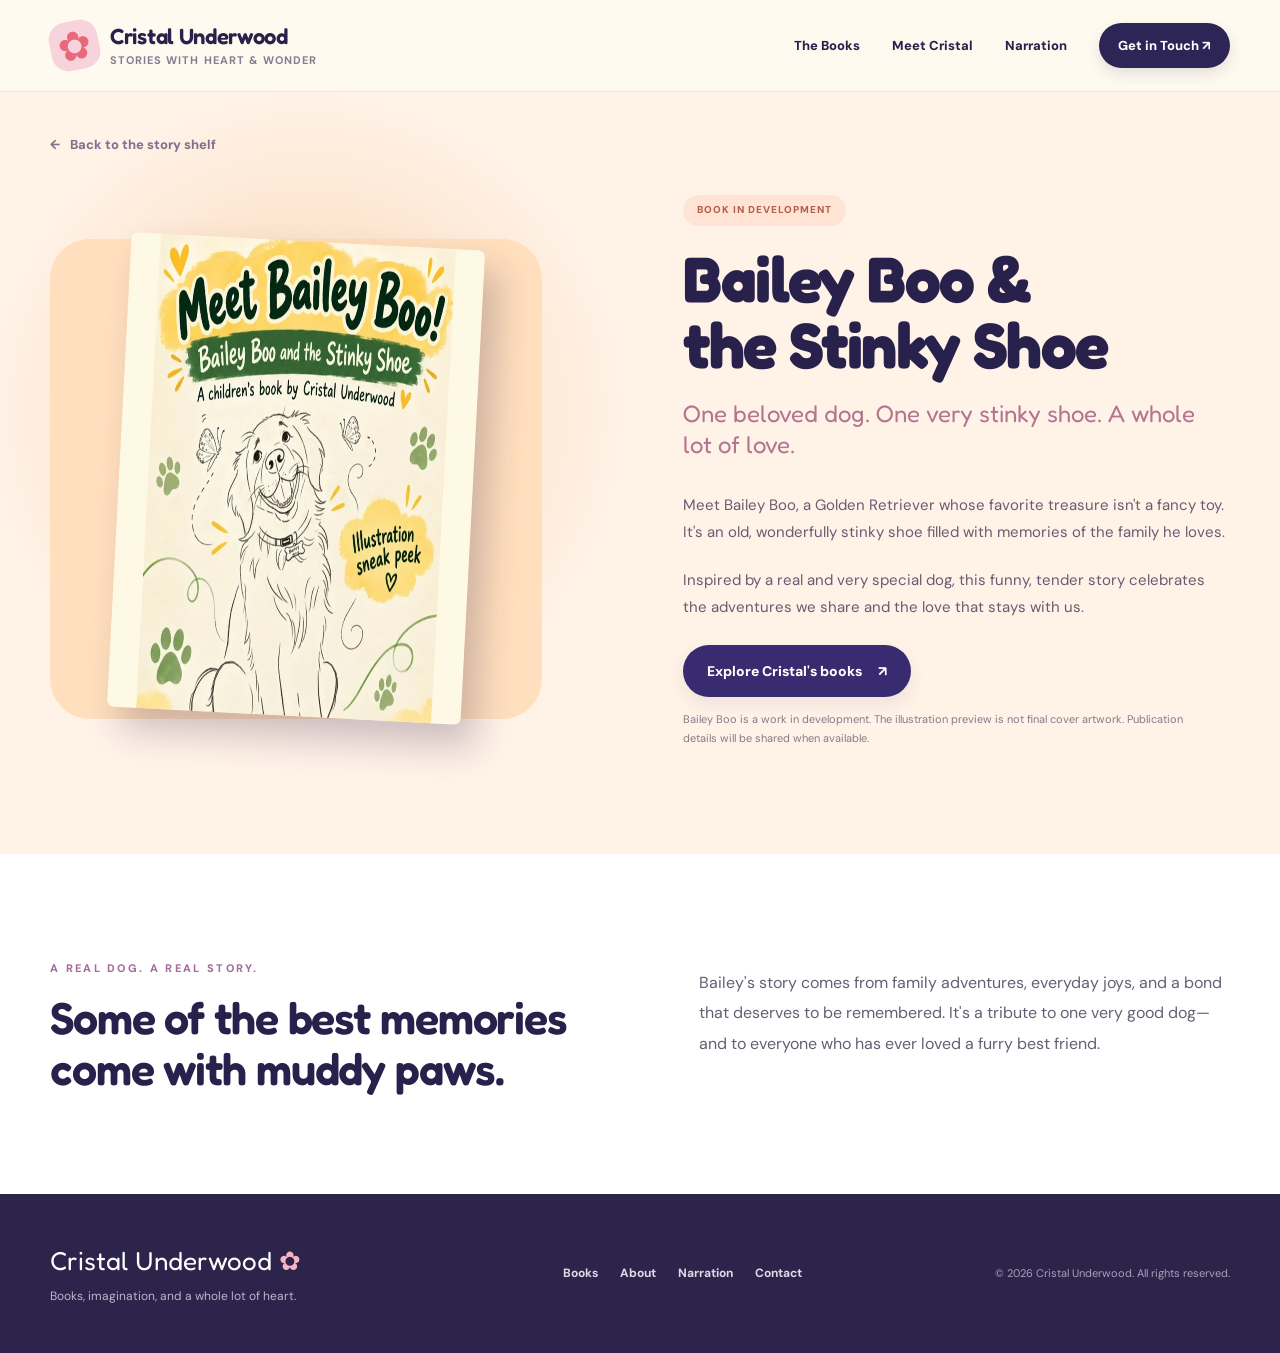
==== bailey-boo.html @ 78c2ff9d "Add files via upload" ====
<!doctype html><html lang="en"><head><meta charset="utf-8"><meta name="viewport" content="width=device-width, initial-scale=1"><meta name="theme-color" content="#fffaf0"><meta name="description" content="Bailey Boo and the Stinky Shoe by Cristal Underwood is a funny, heartfelt children's book inspired by a real Golden Retriever and his beloved stinky shoe."><link rel="icon" href="assets/favicon.svg" type="image/svg+xml"><link rel="preconnect" href="https://fonts.googleapis.com"><link rel="preconnect" href="https://fonts.gstatic.com" crossorigin><link href="https://fonts.googleapis.com/css2?family=DM+Sans:wght@400;500;600;700;800&family=Fredoka:wght@400;500;600;700&display=swap" rel="stylesheet"><link rel="stylesheet" href="assets/site.css"><title>Bailey Boo and the Stinky Shoe | Cristal Underwood</title><script defer src="assets/site.js"></script></head><body><a class="skip-link" href="#main">Skip to content</a><header class="site-header"><div class="nav shell"><a class="brand" href="index.html" aria-label="Cristal Underwood homepage"><span class="brand-mark" aria-hidden="true">✿</span><span class="brand-text"><strong>Cristal Underwood</strong><small>Stories with heart & wonder</small></span></a><button class="menu-toggle" type="button" aria-expanded="false" aria-controls="nav-links"><span class="menu-bars" aria-hidden="true">☰</span><span>Menu</span></button><nav id="nav-links" class="nav-links" aria-label="Main navigation"><a href="index.html#books">The Books</a><a href="index.html#about">Meet Cristal</a><a href="index.html#narration">Narration</a><a href="index.html#connect" class="nav-contact">Get in Touch <span aria-hidden="true">↗</span></a></nav></div></header><main id="main"><section class="detail-hero detail-peach"><div class="shell"><a class="back-link" href="index.html#books"><span aria-hidden="true">←</span> Back to the story shelf</a><div class="detail-grid"><div class="detail-image bailey-detail"><img src="assets/bailey-preview.webp" width="720" height="630" alt="Bailey Boo concept illustration featuring a happy Golden Retriever"></div><div class="detail-copy"><span class="book-tag tag-coral">BOOK IN DEVELOPMENT</span><h1>Bailey Boo &<br>the Stinky Shoe</h1><p class="detail-tagline">One beloved dog. One very stinky shoe. A whole lot of love.</p><p>Meet Bailey Boo, a Golden Retriever whose favorite treasure isn't a fancy toy. It's an old, wonderfully stinky shoe filled with memories of the family he loves.</p><p>Inspired by a real and very special dog, this funny, tender story celebrates the adventures we share and the love that stays with us.</p><div class="detail-actions"><a class="btn btn-primary" href="index.html#books">Explore Cristal's books <span aria-hidden="true">↗</span></a></div><p class="detail-footnote">Bailey Boo is a work in development. The illustration preview is not final cover artwork. Publication details will be shared when available.</p></div></div></div></section><section class="detail-lower section-pad"><div class="shell mini-feature"><div><span class="kicker">A REAL DOG. A REAL STORY.</span><h2>Some of the best memories come with muddy paws.</h2></div><p>Bailey's story comes from family adventures, everyday joys, and a bond that deserves to be remembered. It's a tribute to one very good dog—and to everyone who has ever loved a furry best friend.</p></div></section></main><footer class="site-footer"><div class="shell footer-inner"><div><a class="footer-brand" href="index.html">Cristal Underwood <span aria-hidden="true">✿</span></a><p>Books, imagination, and a whole lot of heart.</p></div><div class="footer-links"><a href="index.html#books">Books</a><a href="index.html#about">About</a><a href="index.html#narration">Narration</a><a href="index.html#connect">Contact</a></div><small>© <span data-year>2026</span> Cristal Underwood. All rights reserved.</small></div></footer></body></html>
---- assets/site.css ----
:root{--ink:#28214b;--muted:#625e74;--cream:#fffaf0;--paper:#ffffff;--lilac:#efe5fc;--lav:#ded1f7;--violet:#6950b5;--coral:#ee826b;--pink:#f1aac5;--gold:#ffd877;--mint:#d2efd7;--teal:#2b7f7c;--shadow:0 24px 70px rgba(52,35,82,.10)}
*{box-sizing:border-box}html{scroll-behavior:smooth}body{margin:0;background:var(--cream);color:var(--ink);font-family:'DM Sans',Arial,sans-serif;line-height:1.65;font-size:16px}h1,h2,h3,h4{font-family:'Fredoka','Trebuchet MS',sans-serif;line-height:1.13;letter-spacing:-.025em;margin:0}a{color:inherit;text-decoration:none}img{max-width:100%;display:block}p{margin:0 0 1.3em}button{font:inherit}::selection{background:#e5cbfc;color:#241b47}:focus-visible{outline:3px solid #b34e7d;outline-offset:4px}section[id]{scroll-margin-top:100px}.shell{width:min(1180px,calc(100% - 64px));margin:auto}.skip-link{position:absolute;top:-100px;left:16px;padding:12px 18px;background:#fff;border:2px solid #333;border-radius:12px;z-index:20}.skip-link:focus{top:10px}.site-header{position:relative;z-index:11;background:rgba(255,250,240,.97);box-shadow:0 1px 0 rgba(85,64,110,.08)}.nav{min-height:91px;display:flex;align-items:center;justify-content:space-between;gap:30px}.brand{display:flex;align-items:center;gap:11px;flex-shrink:0}.brand-mark{font-family:Arial,sans-serif;display:grid;place-items:center;background:#f9d3dc;color:#e7697b;border-radius:17px;width:49px;height:49px;font-size:40px;line-height:1;transform:rotate(-12deg)}.brand-text{display:flex;flex-direction:column;line-height:1.18}.brand-text strong{font-family:'Fredoka',sans-serif;font-weight:600;font-size:22px;letter-spacing:-.3px}.brand-text small{font-size:11px;font-weight:700;letter-spacing:.095em;color:#867c91;text-transform:uppercase;margin-top:4px}.nav-links{display:flex;align-items:center;gap:32px;font-size:13px;font-weight:800}.nav-links a:hover,.footer-links a:hover{color:#bd6089}.nav-links .nav-contact{background:#2d2555;color:#fff;padding:12px 19px;border-radius:100px;box-shadow:0 6px 14px rgba(44,35,77,.12)}.nav-links .nav-contact:hover{color:#fff;background:#56428e}.menu-toggle{display:none}.hero{overflow:hidden;position:relative;background:radial-gradient(circle at 79% 27%,#ffdbdb 0,transparent 32%),linear-gradient(130deg,#fffaf0 10%,#fff7f0 56%,#fcf0fb);}.hero-grid{display:grid;grid-template-columns:1fr .98fr;align-items:center;min-height:610px;gap:20px;position:relative;z-index:2}.hero-copy{max-width:600px;padding:30px 0 50px}.eyebrow{font-size:11px;font-weight:800;letter-spacing:.16em;color:#9a6da4;display:flex;align-items:center;gap:10px;margin-bottom:21px}.tiny-star{font-size:18px;color:#f0a355}.hero h1{font-size:clamp(47px,5.25vw,76px);font-weight:600;letter-spacing:-.045em;line-height:1.07}.highlight-script{color:#a35fba;position:relative}.highlight-script:after{content:'';position:absolute;left:2%;right:2%;height:12px;bottom:-11px;border-bottom:5px solid #f7ba6e;border-radius:0 0 50% 50%;transform:rotate(-1deg)}.hero-lead{font-size:18px;color:#645d75;line-height:1.74;max-width:520px;margin:30px 0 28px}.hero-actions,.detail-actions,.connect-actions{display:flex;align-items:center;gap:14px;flex-wrap:wrap}.btn{border:0;border-radius:100px;display:inline-flex;justify-content:center;align-items:center;gap:16px;padding:15px 24px;min-height:52px;font-size:14px;font-weight:800;line-height:1.2;transition:transform .2s ease,background .2s ease,box-shadow .2s ease;box-shadow:0 7px 18px rgba(45,35,80,.08)}.btn:hover{transform:translateY(-3px)}.btn-primary{background:#392b70;color:#fff}.btn-primary:hover{background:#584099;box-shadow:0 12px 22px rgba(65,37,111,.18)}.btn-ghost{background:#fff;color:#504578;border:1px solid #e5dce9}.btn-ghost:hover,.btn-outline:hover{background:#f4edf8}.btn-outline{background:transparent;border:1.5px solid #b7a4cf;color:#473a76;box-shadow:none}.hero-note{display:flex;align-items:center;gap:10px;color:#887e8c;font-size:12px;font-weight:600;margin-top:35px}.hero-note-heart{color:#e7757b;font-size:22px}.hero-visual{height:585px;display:grid;place-items:center;position:relative}.cover-backdrop{position:absolute;z-index:0;width:78%;height:79%;top:9%;left:12%;border-radius:47% 53% 45% 55%;background:linear-gradient(145deg,#e1ceff,#f6dae6 63%,#ffebc4);transform:rotate(14deg);box-shadow:inset 0 0 80px rgba(255,255,255,.45)}.book-3d{position:relative;width:min(345px,62%);border-radius:8px 15px 15px 8px;transform:rotate(7deg) translateY(-2px);box-shadow:16px 21px 5px rgba(52,39,78,.12),22px 31px 42px rgba(49,26,82,.19);z-index:2;border:5px solid #fff;transition:transform .35s ease}.book-3d:hover{transform:rotate(4deg) translateY(-12px)}.book-3d:before{content:'';position:absolute;left:0;top:0;bottom:0;width:12px;background:linear-gradient(90deg,rgba(7,5,49,.2),transparent);z-index:1}.book-3d img{width:100%;height:auto;border-radius:3px 9px 9px 3px}.hero-sticker{position:absolute;z-index:3;right:0;top:42%;background:#fff9dc;box-shadow:0 16px 25px rgba(48,23,81,.1);border:3px solid white;transform:rotate(-9deg);border-radius:23px;padding:17px 17px 17px 20px;font-family:'Fredoka',sans-serif;color:#8f5d5b;line-height:1.16;font-size:17px}.hero-sticker span{display:block;font-size:30px}.hero-sticker b{color:#ad6b94}.hero-orbit{position:absolute;z-index:2;font-family:'Fredoka',sans-serif}.orbit-one{top:10%;right:15%;font-size:52px;color:#efa45c;transform:rotate(-20deg)}.orbit-two{bottom:15%;left:5%;font-size:66px;color:#e59dbe}.orbit-three{top:25%;left:8%;font-size:24px;color:#7ac39f}.hero-petal{position:absolute;border-radius:50%;z-index:0}.petal-a{background:#ffe59d;width:38px;height:17px;top:11%;left:27%;transform:rotate(22deg)}.petal-b{background:#e9afcb;width:20px;height:35px;right:8%;bottom:17%;transform:rotate(36deg)}.hero-blob{position:absolute;border-radius:50%;opacity:.42;filter:blur(8px)}.hero-blob-a{width:220px;height:220px;background:#f0d2fe;left:-120px;bottom:20px}.hero-blob-b{width:125px;height:125px;background:#d5e8fd;right:5%;top:10%}.rainbow-bar{height:11px;background:linear-gradient(90deg,#ffb6be 0 16.66%,#ffd18a 16.66% 33.32%,#f8e6a0 33.32% 49.98%,#a8e3ce 49.98% 66.64%,#b2d8f2 66.64% 83.3%,#d6bdea 83.3%)}.section-pad{padding:100px 0}.section-intro.center{text-align:center;max-width:760px;margin:0 auto 52px}.kicker{display:inline-block;font-size:11px;letter-spacing:.21em;font-weight:800;color:#a66c99;margin-bottom:16px}.section-intro h2,.about-copy h2,.connect-wrap h2,.mini-feature h2{font-size:clamp(35px,3.5vw,50px);font-weight:600}.section-intro p{margin:16px auto 0;color:#746b7e;max-width:650px;font-size:16px}.underline-swish{text-decoration:underline;text-decoration-color:#f7c576;text-decoration-thickness:6px;text-underline-offset:6px}.book-grid{display:grid;grid-template-columns:1fr 1fr;gap:28px}.feature-book{border-radius:28px;background:#fff;box-shadow:var(--shadow);overflow:hidden;display:flex;flex-direction:column}.feature-art{height:340px;display:grid;place-items:center;overflow:hidden;position:relative}.feature-art img{position:relative;z-index:2;max-height:300px;width:auto;border-radius:7px;box-shadow:11px 14px 28px rgba(39,37,86,.21);transition:transform .3s}.feature-book:hover .feature-art img{transform:translateY(-6px) rotate(-1deg)}.feature-art-lilac{background:linear-gradient(140deg,#e9ddfe,#f7eefa)}.feature-art-peach{background:linear-gradient(140deg,#ffe2cf,#ffeed9)}.feature-art-peach img{max-height:300px;transform:rotate(2deg)}.feature-book:hover .feature-art-peach img{transform:translateY(-6px) rotate(0)}.art-sparkle{position:absolute;font-size:50px}.sparkle-one{color:#fff;left:15%;top:16%}.sparkle-two{color:#ffb2c4;right:14%;bottom:11%}.sparkle-three{color:#ed98a8;right:15%;top:15%}.sparkle-four{color:#ffe38b;left:12%;bottom:16%}.feature-body{padding:37px 40px 43px;flex:1}.book-tag{display:inline-block;border-radius:100px;padding:7px 14px;font-size:10px;letter-spacing:.1em;font-weight:800;margin-bottom:20px}.tag-purple{color:#7352a6;background:#efdefc}.tag-coral{color:#b15f48;background:#ffe4d5}.feature-body h3{font-size:37px;line-height:1.1;min-height:80px}.book-subtitle{font-weight:800;font-size:16px;color:#bc7891;margin-top:15px;margin-bottom:15px}.feature-body>p:not(.book-subtitle){font-size:14px;color:#6a6474;line-height:1.85;min-height:79px}.text-link{font-size:14px;font-weight:800;color:#493b83;display:inline-flex;align-items:center;gap:10px;border-bottom:2px solid #d8c7f0;padding-bottom:7px;margin-top:8px}.text-link:hover{color:#b96185}.wish-section{background:#473475;color:#fff;padding:45px 0;position:relative;overflow:hidden}.wish-section:before{content:'';position:absolute;width:250px;height:250px;background:rgba(255,255,255,.035);border-radius:50%;left:-100px;top:-120px}.wish-inner{display:flex;align-items:center;justify-content:center;gap:40px;text-align:center}.wish-overline{color:#f9cddf;letter-spacing:.18em;font-size:11px;font-weight:800;margin:0 0 9px}.wish-inner h2{font-weight:500;line-height:1.2;font-size:clamp(24px,2.7vw,37px)}.wish-icon{font-size:57px;color:#ffcb81;flex-shrink:0}.wish-icon-right{color:#f6adc7}.about-section{background:#fff9f1}.about-grid{display:grid;grid-template-columns:.88fr 1fr;align-items:center;gap:11%}.about-art{min-height:475px;display:grid;place-items:center;position:relative}.about-sun{position:absolute;width:440px;height:440px;border-radius:44% 56% 60% 40%;background:linear-gradient(140deg,#f5d2de,#e4dafb 70%);transform:rotate(18deg)}.portrait-card{position:relative;z-index:2;overflow:hidden;border:10px solid #fff;width:275px;height:335px;transform:rotate(-6deg);border-radius:160px 160px 26px 26px;box-shadow:0 22px 35px rgba(70,35,88,.13)}.portrait-card img{width:100%;height:100%;object-fit:cover;object-position:50% 30%}.about-badge{position:absolute;z-index:3;bottom:19px;right:4%;background:#ffe39f;transform:rotate(9deg);border:4px solid #fff;color:#7b5472;padding:11px 16px;border-radius:15px;font-family:'Fredoka',sans-serif;font-size:20px;font-weight:600}.about-badge span{color:#df6f7c}.about-star{position:absolute;z-index:3}.star-a{font-size:70px;color:#efb479;left:6%;bottom:17%}.star-b{font-size:40px;color:#9bc7b6;right:3%;top:12%}.about-copy h2{font-size:58px}.serif-italic{color:#ae729f}.about-copy .standfirst{font-family:'Fredoka',sans-serif;color:#b16f8f;font-size:22px;margin:18px 0 22px}.about-copy>p:not(.standfirst){font-size:15px;color:#635d71;line-height:1.85}.about-copy .btn{margin-top:13px}.narration-section{background:#f0ebfb;overflow:hidden}.narration-grid{display:grid;grid-template-columns:1fr 1fr;align-items:center;gap:10%}.narration-copy h2{font-size:clamp(44px,4.3vw,64px);margin:8px 0 23px}.narration-copy h2 em{color:#a06bb8;font-style:normal}.narration-copy>p{font-size:16px;color:#5e5870;max-width:525px;line-height:1.85}.narration-micro{display:flex;align-items:center;gap:12px;margin-top:30px;font-weight:800;font-size:13px;color:#574580}.narration-micro span{display:grid;place-items:center;border-radius:15px;background:#fff;width:48px;height:48px;font-size:25px}.audio-panel{background:#fff;border-radius:27px;padding:35px;box-shadow:var(--shadow);transform:rotate(1deg)}.audio-panel-label{display:block;font-size:11px;font-weight:800;letter-spacing:.17em;color:#8c7198;margin-bottom:18px}.audio-title{display:grid;grid-template-columns:52px 1fr 15px;align-items:center;gap:17px;padding:17px 0;border-bottom:1px solid #f0edf5;line-height:1.3}.audio-title:hover strong{color:#ad6791}.audio-title strong{display:block;font-size:17px;font-family:'Fredoka',sans-serif;font-weight:600}.audio-title small{display:block;font-size:12px;color:#827a89;margin-top:5px}.audio-disc{width:48px;height:48px;border-radius:15px;display:grid;place-items:center;font-size:26px}.disc-lilac{background:#e9e0fc;color:#8765b9}.disc-peach{background:#ffe4d3;color:#ce8256}.disc-mint{background:#dbf2e5;color:#5e9a7c}.audio-panel-caption{font-size:11px;color:#8c8397;margin:20px 0 0}.connect-section{background:#fffaf1}.connect-wrap{position:relative;background:linear-gradient(145deg,#ffecdf,#ffe9f0 58%,#ede2fa);padding:76px 70px;border-radius:36px;text-align:center;overflow:hidden}.connect-wrap .kicker{position:relative;z-index:2}.connect-wrap h2{position:relative;z-index:2}.connect-wrap>p{position:relative;z-index:2;max-width:610px;margin:23px auto 28px;color:#6f6472;line-height:1.85}.connect-actions{position:relative;z-index:2;justify-content:center;gap:19px}.contact-soon{border:1px dashed #c28caa;border-radius:100px;padding:13px 18px;color:#83657e;font-size:13px;font-weight:800;background:rgba(255,255,255,.55)}.connect-deco{position:absolute;font-size:106px;color:rgba(246,159,145,.45)}.connect-deco-one{left:4%;top:6%}.connect-deco-two{right:6%;bottom:4%;color:rgba(145,118,208,.24)}.site-footer{background:#2d244b;color:#e1d9e8;padding:46px 0}.footer-inner{display:grid;grid-template-columns:1.2fr 1fr auto;align-items:center;gap:25px}.footer-brand{font-family:'Fredoka',sans-serif;font-size:26px;color:#fff}.footer-brand span{color:#f5b5c2}.footer-inner p{font-size:12px;color:#c1b5cb;margin:4px 0 0}.footer-links{display:flex;align-items:center;gap:22px;font-size:12px;font-weight:700}.footer-inner>small{font-size:11px;color:#ae9fba;text-align:right;white-space:nowrap}.detail-hero{padding:28px 0 92px;min-height:620px}.detail-purple{background:radial-gradient(circle at 27% 41%,#dfd0fc,transparent 30%),#f9f1fb}.detail-peach{background:radial-gradient(circle at 24% 42%,#f9d4b0,transparent 30%),#fff2e7}.back-link{display:inline-flex;align-items:center;gap:10px;font-size:13px;font-weight:800;color:#82718e;margin:15px 0 40px}.back-link:hover{color:#a05b94}.detail-grid{display:grid;grid-template-columns:.9fr 1fr;gap:12%;align-items:center}.detail-image{display:flex;align-items:center;justify-content:center;min-height:480px;border-radius:40px}.ordinary-detail{background:#e7dafa}.bailey-detail{background:#ffdfbd}.detail-image img{width:auto;max-height:475px;max-width:72%;box-shadow:15px 21px 35px rgba(59,39,75,.25);border-radius:7px;transform:rotate(-4deg)}.bailey-detail img{transform:rotate(3deg)}.detail-copy h1{font-size:clamp(46px,5vw,70px);line-height:1.04;margin-bottom:19px}.detail-tagline{font-family:'Fredoka',sans-serif;color:#b47591;font-size:24px;line-height:1.3}.detail-copy>p:not(.detail-tagline):not(.detail-footnote){font-size:15px;color:#655d72;line-height:1.85}.detail-actions{margin:23px 0 13px}.detail-footnote{color:#837c8a;font-size:11px;line-height:1.7;max-width:520px}.detail-lower{background:#fff}.mini-feature{display:grid;grid-template-columns:1fr 1fr;align-items:center;gap:10%}.mini-feature h2{max-width:520px}.mini-feature p{color:#665f73;font-size:16px;line-height:1.9}
@media (max-width:1000px){.nav-links{gap:17px}.nav-links a{font-size:12px}.brand-text strong{font-size:19px}.hero-grid{min-height:560px}.hero h1{font-size:54px}.hero-visual{height:520px}.hero-sticker{right:-4%;font-size:15px}.about-grid{gap:4%}.about-sun{width:350px;height:350px}.footer-inner{grid-template-columns:1fr auto}.footer-inner>small{grid-column:1/-1;text-align:left}.detail-grid{gap:6%}}
@media (max-width:750px){.shell{width:min(100% - 36px,540px)}.site-header{position:sticky;top:0}.nav{min-height:73px}.brand-mark{width:43px;height:43px;font-size:33px;border-radius:13px}.brand-text strong{font-size:18px}.brand-text small{font-size:9px}.menu-toggle{display:flex;align-items:center;gap:7px;background:#f1e7f5;border:0;border-radius:12px;padding:8px 12px;color:#46376e;font-weight:800;font-size:12px}.menu-bars{font-size:18px}.nav-links{display:none;position:absolute;left:0;right:0;top:100%;background:#fffaf0;padding:18px 26px 24px;box-shadow:0 15px 25px rgba(38,25,65,.15);align-items:stretch;flex-direction:column;gap:13px}.nav-links.open{display:flex}.nav-links a{padding:9px;font-size:14px}.nav-links .nav-contact{align-self:flex-start;padding:12px 20px}.hero-grid,.about-grid,.narration-grid,.detail-grid,.mini-feature{grid-template-columns:1fr}.hero-grid{gap:0;min-height:auto}.hero-copy{padding:72px 0 14px}.hero h1{font-size:clamp(42px,10vw,65px)}.hero-lead{font-size:16px;margin:25px 0}.hero-visual{height:450px}.book-3d{width:min(290px,62%)}.hero-sticker{right:0;top:45%;font-size:14px;padding:12px}.section-pad{padding:75px 0}.section-intro h2,.about-copy h2,.connect-wrap h2,.mini-feature h2{font-size:38px}.section-intro{margin-bottom:35px}.book-grid{grid-template-columns:1fr;gap:26px}.feature-art{height:315px}.feature-art img{max-height:274px}.feature-body{padding:29px 28px 34px}.feature-body h3{font-size:34px;min-height:auto}.feature-body>p:not(.book-subtitle){min-height:auto}.wish-inner{gap:12px}.wish-icon{font-size:29px}.wish-inner h2{font-size:23px}.about-grid{gap:24px}.about-art{min-height:420px}.about-badge{right:14%}.about-copy h2{font-size:53px}.narration-grid{gap:36px}.audio-panel{padding:25px;transform:none}.narration-copy h2{font-size:47px}.connect-wrap{padding:55px 22px;border-radius:26px}.connect-deco{font-size:65px}.connect-actions{flex-direction:column}.footer-inner{grid-template-columns:1fr;justify-items:start;gap:24px}.footer-inner>small{grid-column:1;text-align:left}.footer-links{flex-wrap:wrap;gap:15px}.detail-grid{gap:45px}.detail-image{min-height:400px}.detail-image img{max-height:365px}.detail-hero{padding:18px 0 70px}.detail-copy h1{font-size:53px}.mini-feature{gap:19px}.detail-actions{align-items:stretch}.detail-actions .btn{width:100%}}
@media (max-width:400px){.brand-text small{letter-spacing:.035em}.brand-text strong{font-size:16px}.hero h1{font-size:41px}.hero-sticker{right:-5px}.hero-actions .btn{padding:14px 17px;gap:8px;font-size:12px}.hero-visual{height:390px}.about-sun{width:280px;height:310px}.about-badge{right:0}.feature-body h3{font-size:32px}.footer-brand{font-size:24px}}
@media (prefers-reduced-motion:reduce){html{scroll-behavior:auto}*{transition-duration:0s!important;animation-duration:0s!important}}
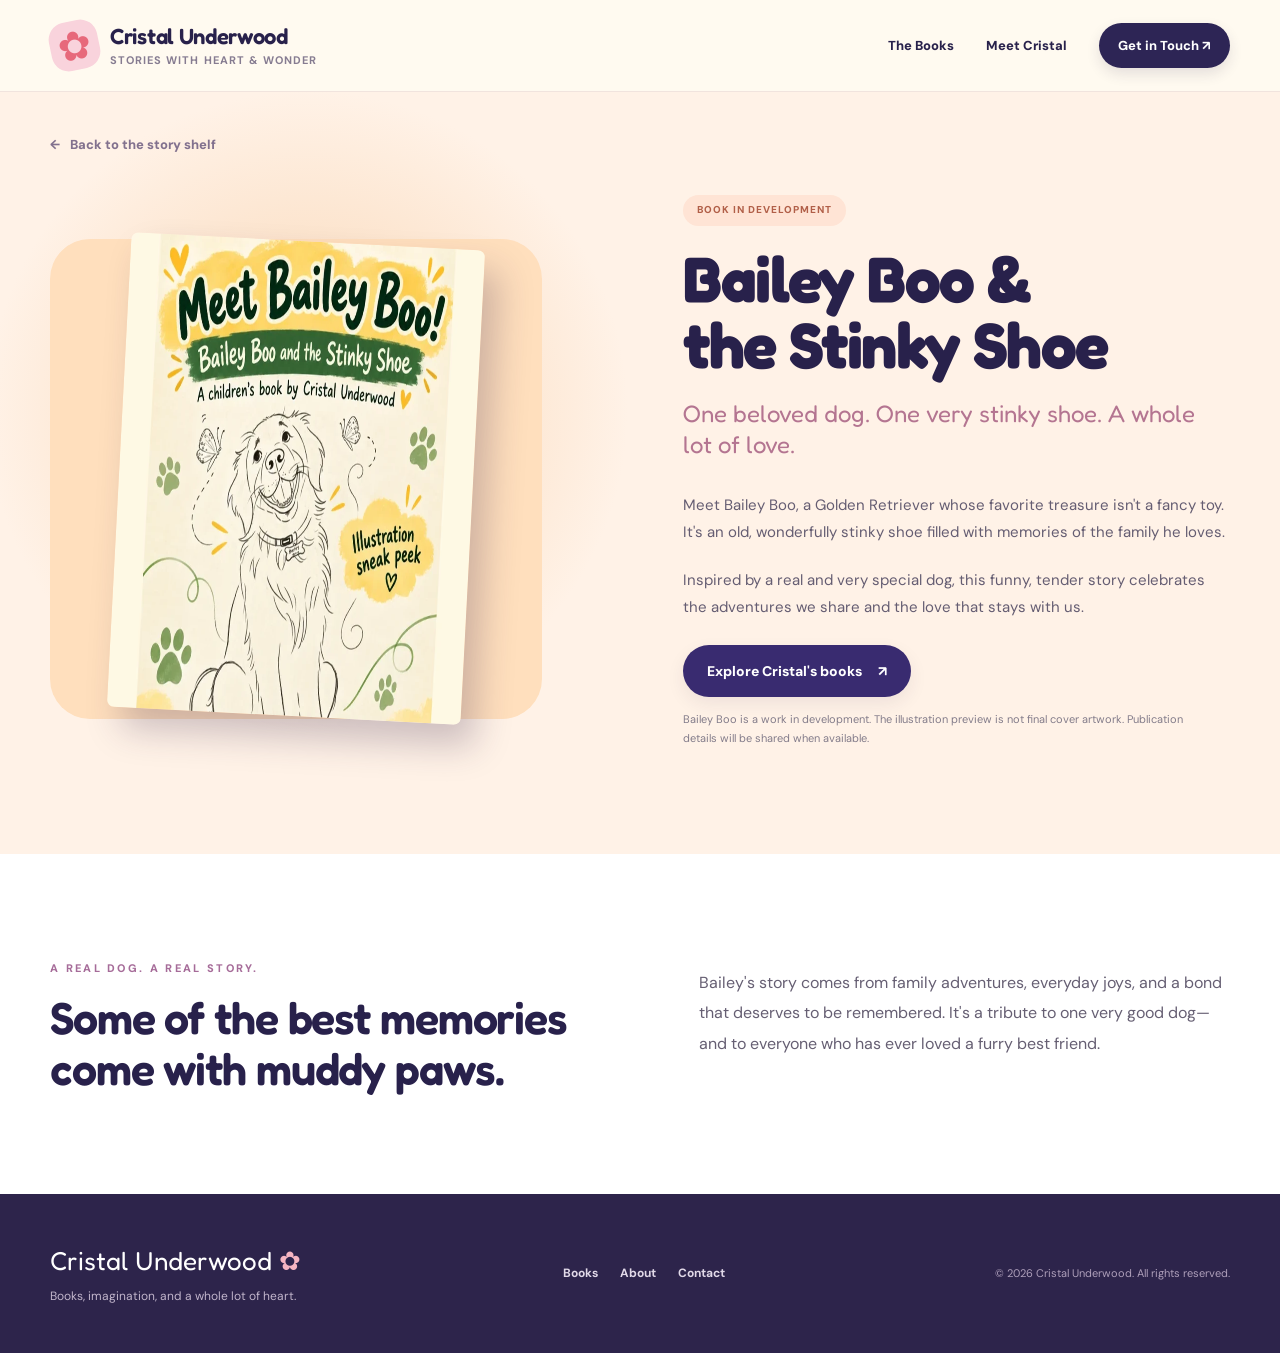
==== commit 800d2b19: "Focus Cristal author website on books; remove narration features" ====
--- a/bailey-boo.html
+++ b/bailey-boo.html
@@ -1 +1 @@
-<!doctype html><html lang="en"><head><meta charset="utf-8"><meta name="viewport" content="width=device-width, initial-scale=1"><meta name="theme-color" content="#fffaf0"><meta name="description" content="Bailey Boo and the Stinky Shoe by Cristal Underwood is a funny, heartfelt children's book inspired by a real Golden Retriever and his beloved stinky shoe."><link rel="icon" href="assets/favicon.svg" type="image/svg+xml"><link rel="preconnect" href="https://fonts.googleapis.com"><link rel="preconnect" href="https://fonts.gstatic.com" crossorigin><link href="https://fonts.googleapis.com/css2?family=DM+Sans:wght@400;500;600;700;800&family=Fredoka:wght@400;500;600;700&display=swap" rel="stylesheet"><link rel="stylesheet" href="assets/site.css"><title>Bailey Boo and the Stinky Shoe | Cristal Underwood</title><script defer src="assets/site.js"></script></head><body><a class="skip-link" href="#main">Skip to content</a><header class="site-header"><div class="nav shell"><a class="brand" href="index.html" aria-label="Cristal Underwood homepage"><span class="brand-mark" aria-hidden="true">✿</span><span class="brand-text"><strong>Cristal Underwood</strong><small>Stories with heart & wonder</small></span></a><button class="menu-toggle" type="button" aria-expanded="false" aria-controls="nav-links"><span class="menu-bars" aria-hidden="true">☰</span><span>Menu</span></button><nav id="nav-links" class="nav-links" aria-label="Main navigation"><a href="index.html#books">The Books</a><a href="index.html#about">Meet Cristal</a><a href="index.html#narration">Narration</a><a href="index.html#connect" class="nav-contact">Get in Touch <span aria-hidden="true">↗</span></a></nav></div></header><main id="main"><section class="detail-hero detail-peach"><div class="shell"><a class="back-link" href="index.html#books"><span aria-hidden="true">←</span> Back to the story shelf</a><div class="detail-grid"><div class="detail-image bailey-detail"><img src="assets/bailey-preview.webp" width="720" height="630" alt="Bailey Boo concept illustration featuring a happy Golden Retriever"></div><div class="detail-copy"><span class="book-tag tag-coral">BOOK IN DEVELOPMENT</span><h1>Bailey Boo &<br>the Stinky Shoe</h1><p class="detail-tagline">One beloved dog. One very stinky shoe. A whole lot of love.</p><p>Meet Bailey Boo, a Golden Retriever whose favorite treasure isn't a fancy toy. It's an old, wonderfully stinky shoe filled with memories of the family he loves.</p><p>Inspired by a real and very special dog, this funny, tender story celebrates the adventures we share and the love that stays with us.</p><div class="detail-actions"><a class="btn btn-primary" href="index.html#books">Explore Cristal's books <span aria-hidden="true">↗</span></a></div><p class="detail-footnote">Bailey Boo is a work in development. The illustration preview is not final cover artwork. Publication details will be shared when available.</p></div></div></div></section><section class="detail-lower section-pad"><div class="shell mini-feature"><div><span class="kicker">A REAL DOG. A REAL STORY.</span><h2>Some of the best memories come with muddy paws.</h2></div><p>Bailey's story comes from family adventures, everyday joys, and a bond that deserves to be remembered. It's a tribute to one very good dog—and to everyone who has ever loved a furry best friend.</p></div></section></main><footer class="site-footer"><div class="shell footer-inner"><div><a class="footer-brand" href="index.html">Cristal Underwood <span aria-hidden="true">✿</span></a><p>Books, imagination, and a whole lot of heart.</p></div><div class="footer-links"><a href="index.html#books">Books</a><a href="index.html#about">About</a><a href="index.html#narration">Narration</a><a href="index.html#connect">Contact</a></div><small>© <span data-year>2026</span> Cristal Underwood. All rights reserved.</small></div></footer></body></html>
+<!doctype html><html lang="en"><head><meta charset="utf-8"><meta name="viewport" content="width=device-width, initial-scale=1"><meta name="theme-color" content="#fffaf0"><meta name="description" content="Bailey Boo and the Stinky Shoe by Cristal Underwood is a funny, heartfelt children's book inspired by a real Golden Retriever and his beloved stinky shoe."><link rel="icon" href="assets/favicon.svg" type="image/svg+xml"><link rel="preconnect" href="https://fonts.googleapis.com"><link rel="preconnect" href="https://fonts.gstatic.com" crossorigin><link href="https://fonts.googleapis.com/css2?family=DM+Sans:wght@400;500;600;700;800&family=Fredoka:wght@400;500;600;700&display=swap" rel="stylesheet"><link rel="stylesheet" href="assets/site.css"><title>Bailey Boo and the Stinky Shoe | Cristal Underwood</title><script defer src="assets/site.js"></script></head><body><a class="skip-link" href="#main">Skip to content</a><header class="site-header"><div class="nav shell"><a class="brand" href="index.html" aria-label="Cristal Underwood homepage"><span class="brand-mark" aria-hidden="true">✿</span><span class="brand-text"><strong>Cristal Underwood</strong><small>Stories with heart & wonder</small></span></a><button class="menu-toggle" type="button" aria-expanded="false" aria-controls="nav-links"><span class="menu-bars" aria-hidden="true">☰</span><span>Menu</span></button><nav id="nav-links" class="nav-links" aria-label="Main navigation"><a href="index.html#books">The Books</a><a href="index.html#about">Meet Cristal</a><a href="index.html#connect" class="nav-contact">Get in Touch <span aria-hidden="true">↗</span></a></nav></div></header><main id="main"><section class="detail-hero detail-peach"><div class="shell"><a class="back-link" href="index.html#books"><span aria-hidden="true">←</span> Back to the story shelf</a><div class="detail-grid"><div class="detail-image bailey-detail"><img src="assets/bailey-preview.webp" width="720" height="630" alt="Bailey Boo concept illustration featuring a happy Golden Retriever"></div><div class="detail-copy"><span class="book-tag tag-coral">BOOK IN DEVELOPMENT</span><h1>Bailey Boo &<br>the Stinky Shoe</h1><p class="detail-tagline">One beloved dog. One very stinky shoe. A whole lot of love.</p><p>Meet Bailey Boo, a Golden Retriever whose favorite treasure isn't a fancy toy. It's an old, wonderfully stinky shoe filled with memories of the family he loves.</p><p>Inspired by a real and very special dog, this funny, tender story celebrates the adventures we share and the love that stays with us.</p><div class="detail-actions"><a class="btn btn-primary" href="index.html#books">Explore Cristal's books <span aria-hidden="true">↗</span></a></div><p class="detail-footnote">Bailey Boo is a work in development. The illustration preview is not final cover artwork. Publication details will be shared when available.</p></div></div></div></section><section class="detail-lower section-pad"><div class="shell mini-feature"><div><span class="kicker">A REAL DOG. A REAL STORY.</span><h2>Some of the best memories come with muddy paws.</h2></div><p>Bailey's story comes from family adventures, everyday joys, and a bond that deserves to be remembered. It's a tribute to one very good dog—and to everyone who has ever loved a furry best friend.</p></div></section></main><footer class="site-footer"><div class="shell footer-inner"><div><a class="footer-brand" href="index.html">Cristal Underwood <span aria-hidden="true">✿</span></a><p>Books, imagination, and a whole lot of heart.</p></div><div class="footer-links"><a href="index.html#books">Books</a><a href="index.html#about">About</a><a href="index.html#connect">Contact</a></div><small>© <span data-year>2026</span> Cristal Underwood. All rights reserved.</small></div></footer></body></html>
--- a/assets/site.css
+++ b/assets/site.css
@@ -4,3 +4,37 @@
 @media (max-width:750px){.shell{width:min(100% - 36px,540px)}.site-header{position:sticky;top:0}.nav{min-height:73px}.brand-mark{width:43px;height:43px;font-size:33px;border-radius:13px}.brand-text strong{font-size:18px}.brand-text small{font-size:9px}.menu-toggle{display:flex;align-items:center;gap:7px;background:#f1e7f5;border:0;border-radius:12px;padding:8px 12px;color:#46376e;font-weight:800;font-size:12px}.menu-bars{font-size:18px}.nav-links{display:none;position:absolute;left:0;right:0;top:100%;background:#fffaf0;padding:18px 26px 24px;box-shadow:0 15px 25px rgba(38,25,65,.15);align-items:stretch;flex-direction:column;gap:13px}.nav-links.open{display:flex}.nav-links a{padding:9px;font-size:14px}.nav-links .nav-contact{align-self:flex-start;padding:12px 20px}.hero-grid,.about-grid,.narration-grid,.detail-grid,.mini-feature{grid-template-columns:1fr}.hero-grid{gap:0;min-height:auto}.hero-copy{padding:72px 0 14px}.hero h1{font-size:clamp(42px,10vw,65px)}.hero-lead{font-size:16px;margin:25px 0}.hero-visual{height:450px}.book-3d{width:min(290px,62%)}.hero-sticker{right:0;top:45%;font-size:14px;padding:12px}.section-pad{padding:75px 0}.section-intro h2,.about-copy h2,.connect-wrap h2,.mini-feature h2{font-size:38px}.section-intro{margin-bottom:35px}.book-grid{grid-template-columns:1fr;gap:26px}.feature-art{height:315px}.feature-art img{max-height:274px}.feature-body{padding:29px 28px 34px}.feature-body h3{font-size:34px;min-height:auto}.feature-body>p:not(.book-subtitle){min-height:auto}.wish-inner{gap:12px}.wish-icon{font-size:29px}.wish-inner h2{font-size:23px}.about-grid{gap:24px}.about-art{min-height:420px}.about-badge{right:14%}.about-copy h2{font-size:53px}.narration-grid{gap:36px}.audio-panel{padding:25px;transform:none}.narration-copy h2{font-size:47px}.connect-wrap{padding:55px 22px;border-radius:26px}.connect-deco{font-size:65px}.connect-actions{flex-direction:column}.footer-inner{grid-template-columns:1fr;justify-items:start;gap:24px}.footer-inner>small{grid-column:1;text-align:left}.footer-links{flex-wrap:wrap;gap:15px}.detail-grid{gap:45px}.detail-image{min-height:400px}.detail-image img{max-height:365px}.detail-hero{padding:18px 0 70px}.detail-copy h1{font-size:53px}.mini-feature{gap:19px}.detail-actions{align-items:stretch}.detail-actions .btn{width:100%}}
 @media (max-width:400px){.brand-text small{letter-spacing:.035em}.brand-text strong{font-size:16px}.hero h1{font-size:41px}.hero-sticker{right:-5px}.hero-actions .btn{padding:14px 17px;gap:8px;font-size:12px}.hero-visual{height:390px}.about-sun{width:280px;height:310px}.about-badge{right:0}.feature-body h3{font-size:32px}.footer-brand{font-size:24px}}
 @media (prefers-reduced-motion:reduce){html{scroll-behavior:auto}*{transition-duration:0s!important;animation-duration:0s!important}}
+
+/* Cristal portrait and two-book homepage layout */
+
+.hero.hero-author{background:radial-gradient(circle at 18% 42%,#f9dfdf 0,transparent 39%),linear-gradient(130deg,#fffaf0 0%,#fff4ed 56%,#f5ecfd 100%)}
+.hero-author-intro{padding-top:68px;text-align:center;max-width:950px}
+.hero-author-intro .eyebrow{justify-content:center;margin-bottom:16px}
+.hero-author-intro h1{font-size:clamp(40px,4.7vw,67px);line-height:1.12}
+.hero-author-intro .hero-lead{max-width:690px;margin:20px auto 0;font-size:17px;line-height:1.7}
+.hero-author-grid{display:grid;grid-template-columns:minmax(0,.85fr) minmax(0,1.15fr);gap:52px;align-items:center;padding:28px 0 82px}
+.hero-author-portrait{min-height:475px;position:relative;display:flex;flex-direction:column;align-items:center;justify-content:center}
+.hero-portrait-glow{position:absolute;width:88%;max-width:380px;aspect-ratio:1;border-radius:49% 51% 47% 53%;background:linear-gradient(135deg,#f5c9d8,#e9defd 64%,#ffe4aa);transform:rotate(-12deg);filter:blur(1px)}
+.hero-portrait-frame{position:relative;border:8px solid #fff;border-radius:180px 180px 24px 24px;width:min(330px,86%);height:399px;overflow:hidden;box-shadow:0 23px 48px rgba(69,42,87,.19);transform:rotate(-3deg)}
+.hero-portrait-frame img{width:100%;height:100%;object-fit:cover;object-position:50% 25%}
+.hero-portrait-caption{position:relative;margin-top:-23px;z-index:2;display:flex;flex-direction:column;align-items:center;gap:2px;border:3px solid white;background:#fff7db;border-radius:18px;padding:13px 25px;box-shadow:0 10px 22px rgba(57,40,81,.11);transform:rotate(3deg)}
+.hero-portrait-caption .caption-hello{font-family:'Fredoka',sans-serif;font-weight:600;font-size:20px;color:#83537b}
+.hero-portrait-caption>span:last-child{font-size:11px;letter-spacing:.07em;color:#70647a;font-weight:800;text-transform:uppercase}
+.hero-author-books>h2{font-size:clamp(36px,3.4vw,48px);margin:0 0 9px}
+.hero-author-books>p{max-width:560px;font-size:15px;color:#6b6173;line-height:1.85;margin-bottom:26px}
+.hero-author-books .kicker{margin-bottom:9px}
+.hero-book-pair{display:grid;grid-template-columns:repeat(2,minmax(0,1fr));gap:20px}
+.hero-book-link{display:flex;flex-direction:column;gap:5px;min-width:0}
+.hero-book-picture{height:275px;border-radius:25px;display:flex;align-items:center;justify-content:center;padding:19px;box-shadow:0 16px 27px rgba(67,36,87,.09);transition:transform .2s,box-shadow .2s}
+.hero-book-link:hover .hero-book-picture,.hero-book-link:focus-visible .hero-book-picture{transform:translateY(-6px);box-shadow:0 22px 30px rgba(67,36,87,.16)}
+.hero-book-purple{background:linear-gradient(140deg,#e8d6fb,#f5eafd)}
+.hero-book-peach{background:linear-gradient(140deg,#ffdfd1,#fff0d5)}
+.hero-book-picture img{width:100%;height:100%;object-fit:contain;filter:drop-shadow(7px 9px 11px rgba(53,37,75,.22))}
+.hero-book-link>strong{font-family:'Fredoka',sans-serif;font-size:18px;font-weight:600;line-height:1.25;margin-top:10px}
+.hero-book-link>span{font-size:12px;font-weight:800;color:#825b96}
+.hero-meet-link{display:inline-flex;margin-top:29px;border-bottom:2px solid #d5bfea;padding-bottom:7px;color:#533c86;font-weight:800;font-size:14px;gap:13px}
+.hero-meet-link:hover{color:#bd648d}
+@media(max-width:1000px){.hero-author-grid{gap:24px}.hero-book-picture{height:225px}.hero-author-portrait{min-height:435px}.hero-portrait-frame{height:350px;width:min(290px,88%)}}
+@media(max-width:750px){.hero-author-intro{padding-top:53px}.hero-author-intro .hero-lead{font-size:16px}.hero-author-grid{grid-template-columns:1fr;gap:30px;padding:32px 0 65px}.hero-author-portrait{min-height:395px}.hero-portrait-frame{height:340px;width:min(285px,80%)}.hero-author-books{text-align:center}.hero-author-books>p{margin:0 auto 23px}.hero-book-pair{gap:12px;text-align:left}.hero-book-picture{height:245px;padding:13px}.hero-book-link>strong{font-size:16px}.hero-book-link>span{font-size:11px}.hero-meet-link{margin-top:25px}}
+@media(max-width:400px){.hero-book-picture{height:200px;border-radius:17px}.hero-book-link>strong{font-size:15px}.hero-author-intro h1{font-size:40px}}
+
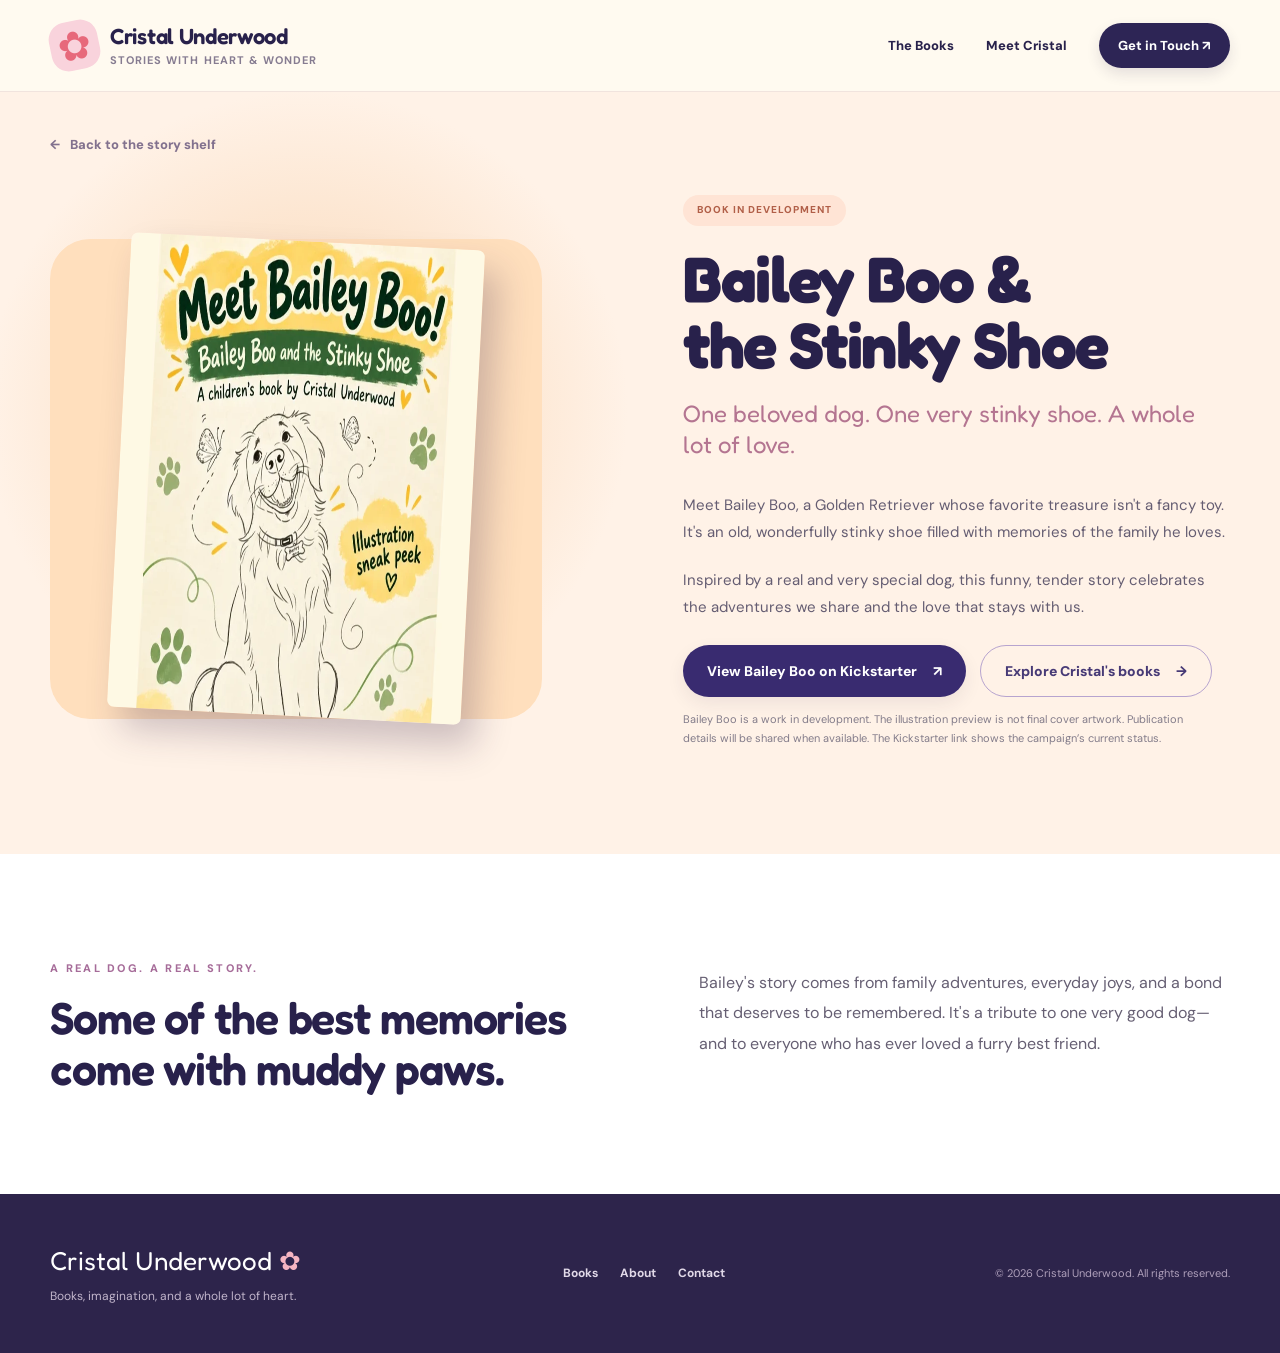
==== commit fc1391f1: "Polish Cristal's book-first website with brighter design and verified links" ====
--- a/bailey-boo.html
+++ b/bailey-boo.html
@@ -1 +1 @@
-<!doctype html><html lang="en"><head><meta charset="utf-8"><meta name="viewport" content="width=device-width, initial-scale=1"><meta name="theme-color" content="#fffaf0"><meta name="description" content="Bailey Boo and the Stinky Shoe by Cristal Underwood is a funny, heartfelt children's book inspired by a real Golden Retriever and his beloved stinky shoe."><link rel="icon" href="assets/favicon.svg" type="image/svg+xml"><link rel="preconnect" href="https://fonts.googleapis.com"><link rel="preconnect" href="https://fonts.gstatic.com" crossorigin><link href="https://fonts.googleapis.com/css2?family=DM+Sans:wght@400;500;600;700;800&family=Fredoka:wght@400;500;600;700&display=swap" rel="stylesheet"><link rel="stylesheet" href="assets/site.css"><title>Bailey Boo and the Stinky Shoe | Cristal Underwood</title><script defer src="assets/site.js"></script></head><body><a class="skip-link" href="#main">Skip to content</a><header class="site-header"><div class="nav shell"><a class="brand" href="index.html" aria-label="Cristal Underwood homepage"><span class="brand-mark" aria-hidden="true">✿</span><span class="brand-text"><strong>Cristal Underwood</strong><small>Stories with heart & wonder</small></span></a><button class="menu-toggle" type="button" aria-expanded="false" aria-controls="nav-links"><span class="menu-bars" aria-hidden="true">☰</span><span>Menu</span></button><nav id="nav-links" class="nav-links" aria-label="Main navigation"><a href="index.html#books">The Books</a><a href="index.html#about">Meet Cristal</a><a href="index.html#connect" class="nav-contact">Get in Touch <span aria-hidden="true">↗</span></a></nav></div></header><main id="main"><section class="detail-hero detail-peach"><div class="shell"><a class="back-link" href="index.html#books"><span aria-hidden="true">←</span> Back to the story shelf</a><div class="detail-grid"><div class="detail-image bailey-detail"><img src="assets/bailey-preview.webp" width="720" height="630" alt="Bailey Boo concept illustration featuring a happy Golden Retriever"></div><div class="detail-copy"><span class="book-tag tag-coral">BOOK IN DEVELOPMENT</span><h1>Bailey Boo &<br>the Stinky Shoe</h1><p class="detail-tagline">One beloved dog. One very stinky shoe. A whole lot of love.</p><p>Meet Bailey Boo, a Golden Retriever whose favorite treasure isn't a fancy toy. It's an old, wonderfully stinky shoe filled with memories of the family he loves.</p><p>Inspired by a real and very special dog, this funny, tender story celebrates the adventures we share and the love that stays with us.</p><div class="detail-actions"><a class="btn btn-primary" href="index.html#books">Explore Cristal's books <span aria-hidden="true">↗</span></a></div><p class="detail-footnote">Bailey Boo is a work in development. The illustration preview is not final cover artwork. Publication details will be shared when available.</p></div></div></div></section><section class="detail-lower section-pad"><div class="shell mini-feature"><div><span class="kicker">A REAL DOG. A REAL STORY.</span><h2>Some of the best memories come with muddy paws.</h2></div><p>Bailey's story comes from family adventures, everyday joys, and a bond that deserves to be remembered. It's a tribute to one very good dog—and to everyone who has ever loved a furry best friend.</p></div></section></main><footer class="site-footer"><div class="shell footer-inner"><div><a class="footer-brand" href="index.html">Cristal Underwood <span aria-hidden="true">✿</span></a><p>Books, imagination, and a whole lot of heart.</p></div><div class="footer-links"><a href="index.html#books">Books</a><a href="index.html#about">About</a><a href="index.html#connect">Contact</a></div><small>© <span data-year>2026</span> Cristal Underwood. All rights reserved.</small></div></footer></body></html>
+<!doctype html><html lang="en"><head><meta charset="utf-8"><meta name="viewport" content="width=device-width, initial-scale=1"><meta name="theme-color" content="#fffaf0"><meta name="description" content="Bailey Boo and the Stinky Shoe by Cristal Underwood is a funny, heartfelt children's book inspired by a real Golden Retriever and his beloved stinky shoe."><link rel="icon" href="assets/favicon.svg" type="image/svg+xml"><link rel="preconnect" href="https://fonts.googleapis.com"><link rel="preconnect" href="https://fonts.gstatic.com" crossorigin><link href="https://fonts.googleapis.com/css2?family=DM+Sans:wght@400;500;600;700;800&family=Fredoka:wght@400;500;600;700&display=swap" rel="stylesheet"><link rel="stylesheet" href="assets/site.css"><title>Bailey Boo and the Stinky Shoe | Cristal Underwood</title><script defer src="assets/site.js"></script></head><body><a class="skip-link" href="#main">Skip to content</a><header class="site-header"><div class="nav shell"><a class="brand" href="index.html" aria-label="Cristal Underwood homepage"><span class="brand-mark" aria-hidden="true">✿</span><span class="brand-text"><strong>Cristal Underwood</strong><small>Stories with heart & wonder</small></span></a><button class="menu-toggle" type="button" aria-expanded="false" aria-controls="nav-links"><span class="menu-bars" aria-hidden="true">☰</span><span>Menu</span></button><nav id="nav-links" class="nav-links" aria-label="Main navigation"><a href="index.html#books">The Books</a><a href="index.html#about">Meet Cristal</a><a href="index.html#connect" class="nav-contact">Get in Touch <span aria-hidden="true">↗</span></a></nav></div></header><main id="main"><section class="detail-hero detail-peach"><div class="shell"><a class="back-link" href="index.html#books"><span aria-hidden="true">←</span> Back to the story shelf</a><div class="detail-grid"><div class="detail-image bailey-detail"><img src="assets/bailey-preview.webp" width="720" height="630" alt="Bailey Boo concept illustration featuring a happy Golden Retriever"></div><div class="detail-copy"><span class="book-tag tag-coral">BOOK IN DEVELOPMENT</span><h1>Bailey Boo &<br>the Stinky Shoe</h1><p class="detail-tagline">One beloved dog. One very stinky shoe. A whole lot of love.</p><p>Meet Bailey Boo, a Golden Retriever whose favorite treasure isn't a fancy toy. It's an old, wonderfully stinky shoe filled with memories of the family he loves.</p><p>Inspired by a real and very special dog, this funny, tender story celebrates the adventures we share and the love that stays with us.</p><div class="detail-actions"><a class="btn btn-primary" href="https://www.kickstarter.com/projects/cristalunderwood/bailey-boo-and-the-stinky-shoe" target="_blank" rel="noopener noreferrer">View Bailey Boo on Kickstarter <span aria-hidden="true">↗</span></a><a class="btn btn-outline" href="index.html#books">Explore Cristal's books <span aria-hidden="true">→</span></a></div><p class="detail-footnote">Bailey Boo is a work in development. The illustration preview is not final cover artwork. Publication details will be shared when available. The Kickstarter link shows the campaign’s current status.</p></div></div></div></section><section class="detail-lower section-pad"><div class="shell mini-feature"><div><span class="kicker">A REAL DOG. A REAL STORY.</span><h2>Some of the best memories come with muddy paws.</h2></div><p>Bailey's story comes from family adventures, everyday joys, and a bond that deserves to be remembered. It's a tribute to one very good dog—and to everyone who has ever loved a furry best friend.</p></div></section></main><footer class="site-footer"><div class="shell footer-inner"><div><a class="footer-brand" href="index.html">Cristal Underwood <span aria-hidden="true">✿</span></a><p>Books, imagination, and a whole lot of heart.</p></div><div class="footer-links"><a href="index.html#books">Books</a><a href="index.html#about">About</a><a href="index.html#connect">Contact</a></div><small>© <span data-year>2026</span> Cristal Underwood. All rights reserved.</small></div></footer></body></html>
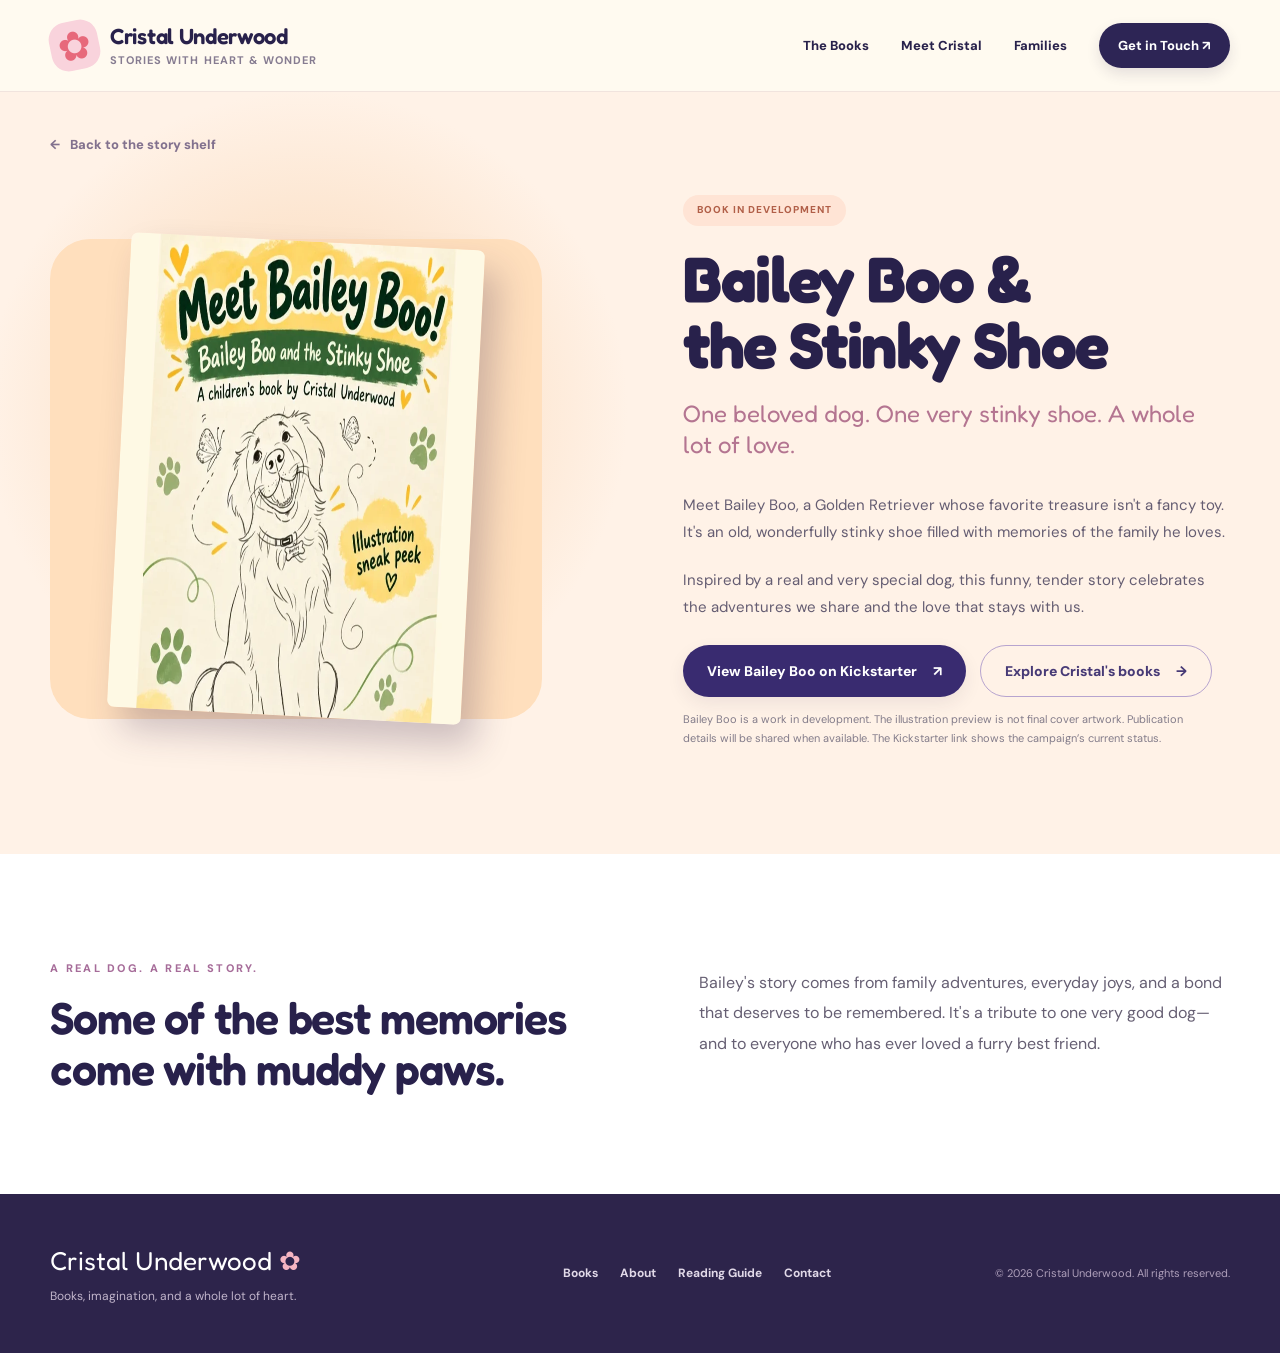
==== commit 714f316b: "Add free family reading guide and links across Cristal's website" ====
--- a/bailey-boo.html
+++ b/bailey-boo.html
@@ -1 +1 @@
-<!doctype html><html lang="en"><head><meta charset="utf-8"><meta name="viewport" content="width=device-width, initial-scale=1"><meta name="theme-color" content="#fffaf0"><meta name="description" content="Bailey Boo and the Stinky Shoe by Cristal Underwood is a funny, heartfelt children's book inspired by a real Golden Retriever and his beloved stinky shoe."><link rel="icon" href="assets/favicon.svg" type="image/svg+xml"><link rel="preconnect" href="https://fonts.googleapis.com"><link rel="preconnect" href="https://fonts.gstatic.com" crossorigin><link href="https://fonts.googleapis.com/css2?family=DM+Sans:wght@400;500;600;700;800&family=Fredoka:wght@400;500;600;700&display=swap" rel="stylesheet"><link rel="stylesheet" href="assets/site.css"><title>Bailey Boo and the Stinky Shoe | Cristal Underwood</title><script defer src="assets/site.js"></script></head><body><a class="skip-link" href="#main">Skip to content</a><header class="site-header"><div class="nav shell"><a class="brand" href="index.html" aria-label="Cristal Underwood homepage"><span class="brand-mark" aria-hidden="true">✿</span><span class="brand-text"><strong>Cristal Underwood</strong><small>Stories with heart & wonder</small></span></a><button class="menu-toggle" type="button" aria-expanded="false" aria-controls="nav-links"><span class="menu-bars" aria-hidden="true">☰</span><span>Menu</span></button><nav id="nav-links" class="nav-links" aria-label="Main navigation"><a href="index.html#books">The Books</a><a href="index.html#about">Meet Cristal</a><a href="index.html#connect" class="nav-contact">Get in Touch <span aria-hidden="true">↗</span></a></nav></div></header><main id="main"><section class="detail-hero detail-peach"><div class="shell"><a class="back-link" href="index.html#books"><span aria-hidden="true">←</span> Back to the story shelf</a><div class="detail-grid"><div class="detail-image bailey-detail"><img src="assets/bailey-preview.webp" width="720" height="630" alt="Bailey Boo concept illustration featuring a happy Golden Retriever"></div><div class="detail-copy"><span class="book-tag tag-coral">BOOK IN DEVELOPMENT</span><h1>Bailey Boo &<br>the Stinky Shoe</h1><p class="detail-tagline">One beloved dog. One very stinky shoe. A whole lot of love.</p><p>Meet Bailey Boo, a Golden Retriever whose favorite treasure isn't a fancy toy. It's an old, wonderfully stinky shoe filled with memories of the family he loves.</p><p>Inspired by a real and very special dog, this funny, tender story celebrates the adventures we share and the love that stays with us.</p><div class="detail-actions"><a class="btn btn-primary" href="https://www.kickstarter.com/projects/cristalunderwood/bailey-boo-and-the-stinky-shoe" target="_blank" rel="noopener noreferrer">View Bailey Boo on Kickstarter <span aria-hidden="true">↗</span></a><a class="btn btn-outline" href="index.html#books">Explore Cristal's books <span aria-hidden="true">→</span></a></div><p class="detail-footnote">Bailey Boo is a work in development. The illustration preview is not final cover artwork. Publication details will be shared when available. The Kickstarter link shows the campaign’s current status.</p></div></div></div></section><section class="detail-lower section-pad"><div class="shell mini-feature"><div><span class="kicker">A REAL DOG. A REAL STORY.</span><h2>Some of the best memories come with muddy paws.</h2></div><p>Bailey's story comes from family adventures, everyday joys, and a bond that deserves to be remembered. It's a tribute to one very good dog—and to everyone who has ever loved a furry best friend.</p></div></section></main><footer class="site-footer"><div class="shell footer-inner"><div><a class="footer-brand" href="index.html">Cristal Underwood <span aria-hidden="true">✿</span></a><p>Books, imagination, and a whole lot of heart.</p></div><div class="footer-links"><a href="index.html#books">Books</a><a href="index.html#about">About</a><a href="index.html#connect">Contact</a></div><small>© <span data-year>2026</span> Cristal Underwood. All rights reserved.</small></div></footer></body></html>
+<!doctype html><html lang="en"><head><meta charset="utf-8"><meta name="viewport" content="width=device-width, initial-scale=1"><meta name="theme-color" content="#fffaf0"><meta name="description" content="Bailey Boo and the Stinky Shoe by Cristal Underwood is a funny, heartfelt children's book inspired by a real Golden Retriever and his beloved stinky shoe."><link rel="icon" href="assets/favicon.svg" type="image/svg+xml"><link rel="preconnect" href="https://fonts.googleapis.com"><link rel="preconnect" href="https://fonts.gstatic.com" crossorigin><link href="https://fonts.googleapis.com/css2?family=DM+Sans:wght@400;500;600;700;800&family=Fredoka:wght@400;500;600;700&display=swap" rel="stylesheet"><link rel="stylesheet" href="assets/site.css"><title>Bailey Boo and the Stinky Shoe | Cristal Underwood</title><script defer src="assets/site.js"></script></head><body><a class="skip-link" href="#main">Skip to content</a><header class="site-header"><div class="nav shell"><a class="brand" href="index.html" aria-label="Cristal Underwood homepage"><span class="brand-mark" aria-hidden="true">✿</span><span class="brand-text"><strong>Cristal Underwood</strong><small>Stories with heart & wonder</small></span></a><button class="menu-toggle" type="button" aria-expanded="false" aria-controls="nav-links"><span class="menu-bars" aria-hidden="true">☰</span><span>Menu</span></button><nav id="nav-links" class="nav-links" aria-label="Main navigation"><a href="index.html#books">The Books</a><a href="meet-cristal.html">Meet Cristal</a><a href="reading-guide.html">Families</a><a href="index.html#connect" class="nav-contact">Get in Touch <span aria-hidden="true">↗</span></a></nav></div></header><main id="main"><section class="detail-hero detail-peach"><div class="shell"><a class="back-link" href="index.html#books"><span aria-hidden="true">←</span> Back to the story shelf</a><div class="detail-grid"><div class="detail-image bailey-detail"><img src="assets/bailey-preview.webp" width="720" height="630" alt="Bailey Boo concept illustration featuring a happy Golden Retriever"></div><div class="detail-copy"><span class="book-tag tag-coral">BOOK IN DEVELOPMENT</span><h1>Bailey Boo &<br>the Stinky Shoe</h1><p class="detail-tagline">One beloved dog. One very stinky shoe. A whole lot of love.</p><p>Meet Bailey Boo, a Golden Retriever whose favorite treasure isn't a fancy toy. It's an old, wonderfully stinky shoe filled with memories of the family he loves.</p><p>Inspired by a real and very special dog, this funny, tender story celebrates the adventures we share and the love that stays with us.</p><div class="detail-actions"><a class="btn btn-primary" href="https://www.kickstarter.com/projects/cristalunderwood/bailey-boo-and-the-stinky-shoe" target="_blank" rel="noopener noreferrer">View Bailey Boo on Kickstarter <span aria-hidden="true">↗</span></a><a class="btn btn-outline" href="index.html#books">Explore Cristal's books <span aria-hidden="true">→</span></a></div><p class="detail-footnote">Bailey Boo is a work in development. The illustration preview is not final cover artwork. Publication details will be shared when available. The Kickstarter link shows the campaign’s current status.</p></div></div></div></section><section class="detail-lower section-pad"><div class="shell mini-feature"><div><span class="kicker">A REAL DOG. A REAL STORY.</span><h2>Some of the best memories come with muddy paws.</h2></div><p>Bailey's story comes from family adventures, everyday joys, and a bond that deserves to be remembered. It's a tribute to one very good dog—and to everyone who has ever loved a furry best friend.</p></div></section></main><footer class="site-footer"><div class="shell footer-inner"><div><a class="footer-brand" href="index.html">Cristal Underwood <span aria-hidden="true">✿</span></a><p>Books, imagination, and a whole lot of heart.</p></div><div class="footer-links"><a href="index.html#books">Books</a><a href="meet-cristal.html">About</a><a href="reading-guide.html">Reading Guide</a><a href="index.html#connect">Contact</a></div><small>© <span data-year>2026</span> Cristal Underwood. All rights reserved.</small></div></footer></body></html>
--- a/assets/site.css
+++ b/assets/site.css
@@ -38,3 +38,74 @@
 @media(max-width:750px){.hero-author-intro{padding-top:53px}.hero-author-intro .hero-lead{font-size:16px}.hero-author-grid{grid-template-columns:1fr;gap:30px;padding:32px 0 65px}.hero-author-portrait{min-height:395px}.hero-portrait-frame{height:340px;width:min(285px,80%)}.hero-author-books{text-align:center}.hero-author-books>p{margin:0 auto 23px}.hero-book-pair{gap:12px;text-align:left}.hero-book-picture{height:245px;padding:13px}.hero-book-link>strong{font-size:16px}.hero-book-link>span{font-size:11px}.hero-meet-link{margin-top:25px}}
 @media(max-width:400px){.hero-book-picture{height:200px;border-radius:17px}.hero-book-link>strong{font-size:15px}.hero-author-intro h1{font-size:40px}}
 
+
+/* Colorful storybook polish: author portrait left, featured books right */
+.hero.hero-author{isolation:isolate;background:radial-gradient(circle at 10% 44%,#f8c7d7 0,transparent 32%),radial-gradient(circle at 90% 20%,#e2ceff 0,transparent 34%),linear-gradient(130deg,#fff8e8 0%,#fff0e8 50%,#efe3ff 100%)}
+.hero.hero-author::before{content:"";position:absolute;inset:0;z-index:0;pointer-events:none;opacity:.33;background-image:radial-gradient(circle,#d69fe3 2px,transparent 3px),radial-gradient(circle,#ebbb69 2px,transparent 3px);background-position:15px 40px,55px 70px;background-size:155px 155px,205px 205px}
+.hero-author-intro,.hero-author-grid{position:relative;z-index:2}
+.story-sprinkles{position:absolute;inset:0;overflow:hidden;pointer-events:none;z-index:1}
+.story-sprinkles span{position:absolute;font-size:clamp(19px,3vw,41px);opacity:.7;text-shadow:0 4px 12px rgba(255,255,255,.65)}
+.story-sprinkles span:nth-child(1){top:13%;left:7%;color:#da7fa7;transform:rotate(-16deg)}
+.story-sprinkles span:nth-child(2){top:25%;right:7%;color:#dca047;transform:rotate(12deg)}
+.story-sprinkles span:nth-child(3){top:54%;left:3%;color:#a46dc2;transform:rotate(-12deg)}
+.story-sprinkles span:nth-child(4){bottom:10%;right:4%;color:#e18b9e;transform:rotate(18deg)}
+.story-sprinkles span:nth-child(5){top:43%;right:2%;color:#a67fdc;transform:rotate(10deg)}
+.story-sprinkles span:nth-child(6){bottom:7%;left:35%;color:#e0a846;transform:rotate(-9deg)}
+.hero-author-intro{padding-top:74px}
+.hero-author-intro h1{color:#332454;text-wrap:balance}
+.hero-author-intro .eyebrow{color:#784579}
+.hero-author-intro .hero-lead{color:#5a4f66}
+.hero-books-cta{display:inline-flex;align-items:center;gap:10px;margin-top:12px;padding:10px 19px;background:#fff;color:#50357e;border:2px solid #ddc9f5;border-radius:100px;font-size:13px;font-weight:800;box-shadow:0 7px 22px rgba(86,44,114,.12);transition:transform .2s,box-shadow .2s}
+.hero-books-cta:hover{transform:translateY(-3px);box-shadow:0 11px 23px rgba(86,44,114,.18)}
+.hero-portrait-glow{background:linear-gradient(130deg,#f8b9d1 0%,#d7c4fc 58%,#ffdc88)}
+.hero-portrait-caption{background:linear-gradient(125deg,#fff1c9,#ffe0ee)}
+.hero-author-books{background:rgba(255,255,255,.57);border:2px solid rgba(255,255,255,.85);border-radius:30px;padding:30px;box-shadow:0 23px 50px rgba(93,56,109,.11)}
+.hero-author-books>h2{color:#57388b}
+.hero-book-picture{border:3px solid rgba(255,255,255,.82);box-shadow:0 12px 32px rgba(76,44,104,.16)}
+.hero-book-purple{background:linear-gradient(140deg,#c8b0f4,#eed0fa 69%,#ffdfef)}
+.hero-book-peach{background:linear-gradient(145deg,#ffcfb0,#ffe5af 63%,#ffd7dd)}
+.book-section{background:linear-gradient(180deg,#fffdf7,#fcf2fc 58%,#fff9ed)}
+.feature-book{border:2px solid rgba(226,198,233,.62);box-shadow:0 22px 55px rgba(81,45,107,.12)}
+.feature-art-lilac{background:radial-gradient(circle at 22% 24%,#ffe4ea,transparent 35%),linear-gradient(145deg,#d8c4fd,#efe0fc)}
+.feature-art-peach{background:radial-gradient(circle at 79% 18%,#fff8c9,transparent 34%),linear-gradient(145deg,#ffd5b5,#ffe5d4)}
+.book-quick-links{display:flex;align-items:center;flex-wrap:wrap;gap:13px 18px}
+.feature-buy-link{display:inline-flex;gap:6px;align-items:center;border-radius:100px;padding:10px 13px;background:#f5e7ff;color:#73428c;font-size:13px;font-weight:800}
+.feature-buy-link:hover{background:#ebd5fb}
+.book-two .feature-buy-link{background:#ffedda;color:#8b5233}
+.book-two .feature-buy-link:hover{background:#ffdfbb}
+.wish-section{background:linear-gradient(110deg,#493277,#66509e 55%,#ae5985)}
+.connect-wrap{background:linear-gradient(135deg,#ffe7ba,#ffe1ea 48%,#e6dcff);border:2px solid white}
+@media(max-width:1000px){.hero-author-books{padding:23px}.hero-author-grid{gap:23px}}
+@media(max-width:750px){.hero-author-intro{padding-top:52px}.hero-author-books{padding:24px 17px 27px;border-radius:24px}.story-sprinkles span{opacity:.40}.story-sprinkles span:nth-child(3),.story-sprinkles span:nth-child(5){display:none}}
+@media(max-width:400px){.hero-author-books{padding:20px 12px 24px}.feature-buy-link{font-size:12px}}
+@media(prefers-reduced-motion:reduce){.hero-books-cta{transition:none}}
+
+/* The author behind the books — Meet Cristal biography */
+.bio-actions{display:flex;flex-wrap:wrap;align-items:center;gap:14px;margin-top:22px}
+.biography-hero{padding:30px 0 92px;background:radial-gradient(circle at 13% 45%,#ffd5df,transparent 37%),radial-gradient(circle at 85% 15%,#e7d6ff,transparent 35%),linear-gradient(135deg,#fff9e8,#fff2ee 57%,#f5eafa)}
+.biography-hero-grid{display:grid;grid-template-columns:minmax(0,.8fr) minmax(0,1.2fr);gap:9%;align-items:center}
+.biography-photo{position:relative;max-width:380px;margin:0 auto 25px}
+.biography-photo img{width:100%;aspect-ratio:4/5;object-fit:cover;object-position:50% 25%;border:8px solid #fff;border-radius:170px 170px 26px 26px;box-shadow:0 23px 46px rgba(67,31,95,.20);transform:rotate(-2deg)}
+.biography-photo-badge{position:absolute;bottom:-25px;left:7%;right:7%;padding:13px;text-align:center;background:#fff5d6;border:3px solid white;border-radius:18px;font-family:'Fredoka',sans-serif;color:#85527f;font-size:19px;box-shadow:0 9px 20px rgba(58,33,87,.12);transform:rotate(2deg)}
+.biography-intro h1{font-size:clamp(52px,6vw,86px);line-height:1.07;margin-bottom:20px}
+.biography-lead{font-size:clamp(23px,2.5vw,31px);line-height:1.35;font-family:'Fredoka',sans-serif;color:#a45c85}
+.biography-intro>p:not(.biography-lead){font-size:17px;line-height:1.85;color:#65576d}
+.biography-intro .btn{margin-top:10px}
+.bio-story-section{background:#fffdfa}
+.bio-story-lavender{background:#f5eefb}
+.bio-story-layout{display:grid;grid-template-columns:minmax(0,.85fr) minmax(0,1.15fr);gap:9%;align-items:start}
+.bio-chapter{font-size:12px;font-weight:800;letter-spacing:.16em;color:#a85e8b}
+.bio-story-side h2{font-size:clamp(34px,3.6vw,49px);margin:15px 0}
+.bio-story-spark{color:#e9ab68;font-size:50px}
+.bio-story-body{max-width:680px}
+.bio-story-body p{font-size:17px;line-height:1.94;color:#60586b;margin-bottom:22px}
+.bio-story-body strong{color:#473178}
+.bio-inline-link,.bio-source-note a{font-weight:800;color:#6d449a;text-decoration:underline;text-decoration-color:#c697d2;text-underline-offset:3px}
+.bio-story-ending{padding:94px 0;background:linear-gradient(130deg,#ffecda,#ffe5ed 52%,#e7deff);text-align:center}
+.bio-ending-inner{max-width:800px}
+.bio-ending-inner h2{font-size:clamp(35px,4.3vw,55px);line-height:1.16}
+.bio-ending-inner>p:not(.bio-source-note){max-width:660px;margin:25px auto;font-size:17px;line-height:1.85}
+.bio-actions-center{justify-content:center}
+.bio-source-note{font-size:13px;line-height:1.8;color:#655974;margin:35px auto 0}
+@media(max-width:750px){.biography-hero{padding:22px 0 72px}.biography-hero-grid,.bio-story-layout{grid-template-columns:1fr;gap:37px}.biography-photo{width:min(84%,330px);margin:0 auto 32px}.biography-intro h1{font-size:55px}.biography-intro>p:not(.biography-lead),.bio-story-body p{font-size:16px}.bio-story-side h2{font-size:39px}.bio-story-spark{display:none}.bio-actions-center{flex-direction:column}.bio-actions-center .btn{width:min(100%,370px)}}
+@media(max-width:400px){.bio-actions{flex-direction:column;align-items:stretch}.bio-actions .btn{width:100%}}
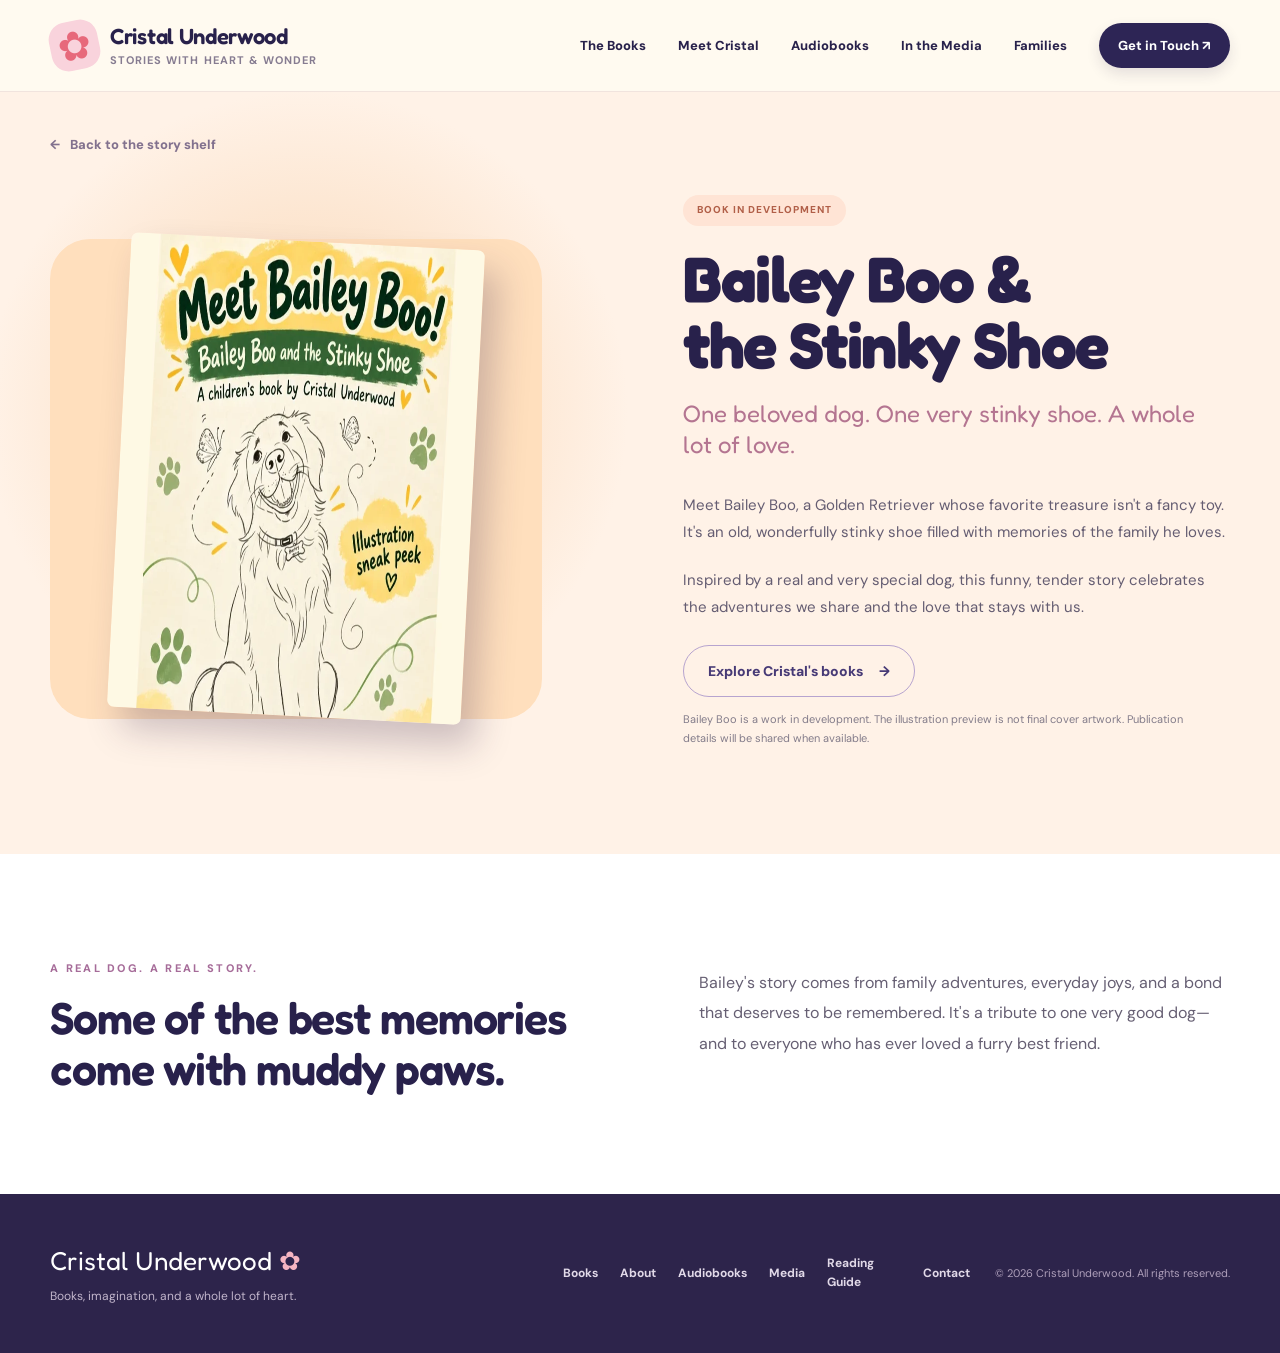
==== commit fab185e7: "Draft portfolio navigation and media improvements to bailey-boo.html" ====
--- a/bailey-boo.html
+++ b/bailey-boo.html
@@ -1 +1 @@
-<!doctype html><html lang="en"><head><meta charset="utf-8"><meta name="viewport" content="width=device-width, initial-scale=1"><meta name="theme-color" content="#fffaf0"><meta name="description" content="Bailey Boo and the Stinky Shoe by Cristal Underwood is a funny, heartfelt children's book inspired by a real Golden Retriever and his beloved stinky shoe."><link rel="icon" href="assets/favicon.svg" type="image/svg+xml"><link rel="preconnect" href="https://fonts.googleapis.com"><link rel="preconnect" href="https://fonts.gstatic.com" crossorigin><link href="https://fonts.googleapis.com/css2?family=DM+Sans:wght@400;500;600;700;800&family=Fredoka:wght@400;500;600;700&display=swap" rel="stylesheet"><link rel="stylesheet" href="assets/site.css"><title>Bailey Boo and the Stinky Shoe | Cristal Underwood</title><script defer src="assets/site.js"></script></head><body><a class="skip-link" href="#main">Skip to content</a><header class="site-header"><div class="nav shell"><a class="brand" href="index.html" aria-label="Cristal Underwood homepage"><span class="brand-mark" aria-hidden="true">✿</span><span class="brand-text"><strong>Cristal Underwood</strong><small>Stories with heart & wonder</small></span></a><button class="menu-toggle" type="button" aria-expanded="false" aria-controls="nav-links"><span class="menu-bars" aria-hidden="true">☰</span><span>Menu</span></button><nav id="nav-links" class="nav-links" aria-label="Main navigation"><a href="index.html#books">The Books</a><a href="meet-cristal.html">Meet Cristal</a><a href="reading-guide.html">Families</a><a href="index.html#connect" class="nav-contact">Get in Touch <span aria-hidden="true">↗</span></a></nav></div></header><main id="main"><section class="detail-hero detail-peach"><div class="shell"><a class="back-link" href="index.html#books"><span aria-hidden="true">←</span> Back to the story shelf</a><div class="detail-grid"><div class="detail-image bailey-detail"><img src="assets/bailey-preview.webp" width="720" height="630" alt="Bailey Boo concept illustration featuring a happy Golden Retriever"></div><div class="detail-copy"><span class="book-tag tag-coral">BOOK IN DEVELOPMENT</span><h1>Bailey Boo &<br>the Stinky Shoe</h1><p class="detail-tagline">One beloved dog. One very stinky shoe. A whole lot of love.</p><p>Meet Bailey Boo, a Golden Retriever whose favorite treasure isn't a fancy toy. It's an old, wonderfully stinky shoe filled with memories of the family he loves.</p><p>Inspired by a real and very special dog, this funny, tender story celebrates the adventures we share and the love that stays with us.</p><div class="detail-actions"><a class="btn btn-primary" href="https://www.kickstarter.com/projects/cristalunderwood/bailey-boo-and-the-stinky-shoe" target="_blank" rel="noopener noreferrer">View Bailey Boo on Kickstarter <span aria-hidden="true">↗</span></a><a class="btn btn-outline" href="index.html#books">Explore Cristal's books <span aria-hidden="true">→</span></a></div><p class="detail-footnote">Bailey Boo is a work in development. The illustration preview is not final cover artwork. Publication details will be shared when available. The Kickstarter link shows the campaign’s current status.</p></div></div></div></section><section class="detail-lower section-pad"><div class="shell mini-feature"><div><span class="kicker">A REAL DOG. A REAL STORY.</span><h2>Some of the best memories come with muddy paws.</h2></div><p>Bailey's story comes from family adventures, everyday joys, and a bond that deserves to be remembered. It's a tribute to one very good dog—and to everyone who has ever loved a furry best friend.</p></div></section></main><footer class="site-footer"><div class="shell footer-inner"><div><a class="footer-brand" href="index.html">Cristal Underwood <span aria-hidden="true">✿</span></a><p>Books, imagination, and a whole lot of heart.</p></div><div class="footer-links"><a href="index.html#books">Books</a><a href="meet-cristal.html">About</a><a href="reading-guide.html">Reading Guide</a><a href="index.html#connect">Contact</a></div><small>© <span data-year>2026</span> Cristal Underwood. All rights reserved.</small></div></footer></body></html>
+<!doctype html><html lang="en"><head><meta charset="utf-8"><meta name="viewport" content="width=device-width, initial-scale=1"><meta name="theme-color" content="#fffaf0"><meta name="description" content="Bailey Boo and the Stinky Shoe by Cristal Underwood is a funny, heartfelt children's book inspired by a real Golden Retriever and his beloved stinky shoe."><link rel="icon" href="assets/favicon.svg" type="image/svg+xml"><link rel="preconnect" href="https://fonts.googleapis.com"><link rel="preconnect" href="https://fonts.gstatic.com" crossorigin><link href="https://fonts.googleapis.com/css2?family=DM+Sans:wght@400;500;600;700;800&family=Fredoka:wght@400;500;600;700&display=swap" rel="stylesheet"><link rel="stylesheet" href="assets/site.css"><title>Bailey Boo and the Stinky Shoe | Cristal Underwood</title><script defer src="assets/site.js"></script></head><body><a class="skip-link" href="#main">Skip to content</a><header class="site-header"><div class="nav shell"><a class="brand" href="index.html" aria-label="Cristal Underwood homepage"><span class="brand-mark" aria-hidden="true">✿</span><span class="brand-text"><strong>Cristal Underwood</strong><small>Stories with heart & wonder</small></span></a><button class="menu-toggle" type="button" aria-expanded="false" aria-controls="nav-links"><span class="menu-bars" aria-hidden="true">☰</span><span>Menu</span></button><nav id="nav-links" class="nav-links" aria-label="Main navigation"><a href="index.html#books">The Books</a><a href="meet-cristal.html">Meet Cristal</a><a href="narration.html">Audiobooks</a><a href="media.html">In the Media</a><a href="reading-guide.html">Families</a><a href="index.html#connect" class="nav-contact">Get in Touch <span aria-hidden="true">↗</span></a></nav></div></header><main id="main"><section class="detail-hero detail-peach"><div class="shell"><a class="back-link" href="index.html#books"><span aria-hidden="true">←</span> Back to the story shelf</a><div class="detail-grid"><div class="detail-image bailey-detail"><img src="assets/bailey-preview.webp" width="720" height="630" alt="Bailey Boo concept illustration featuring a happy Golden Retriever"></div><div class="detail-copy"><span class="book-tag tag-coral">BOOK IN DEVELOPMENT</span><h1>Bailey Boo &<br>the Stinky Shoe</h1><p class="detail-tagline">One beloved dog. One very stinky shoe. A whole lot of love.</p><p>Meet Bailey Boo, a Golden Retriever whose favorite treasure isn't a fancy toy. It's an old, wonderfully stinky shoe filled with memories of the family he loves.</p><p>Inspired by a real and very special dog, this funny, tender story celebrates the adventures we share and the love that stays with us.</p><div class="detail-actions"><a class="btn btn-outline" href="index.html#books">Explore Cristal's books <span aria-hidden="true">→</span></a></div><p class="detail-footnote">Bailey Boo is a work in development. The illustration preview is not final cover artwork. Publication details will be shared when available. </p></div></div></div></section><section class="detail-lower section-pad"><div class="shell mini-feature"><div><span class="kicker">A REAL DOG. A REAL STORY.</span><h2>Some of the best memories come with muddy paws.</h2></div><p>Bailey's story comes from family adventures, everyday joys, and a bond that deserves to be remembered. It's a tribute to one very good dog—and to everyone who has ever loved a furry best friend.</p></div></section></main><footer class="site-footer"><div class="shell footer-inner"><div><a class="footer-brand" href="index.html">Cristal Underwood <span aria-hidden="true">✿</span></a><p>Books, imagination, and a whole lot of heart.</p></div><div class="footer-links"><a href="index.html#books">Books</a><a href="meet-cristal.html">About</a><a href="narration.html">Audiobooks</a><a href="media.html">Media</a><a href="reading-guide.html">Reading Guide</a><a href="index.html#connect">Contact</a></div><small>© <span data-year>2026</span> Cristal Underwood. All rights reserved.</small></div></footer></body></html>
--- a/assets/site.css
+++ b/assets/site.css
@@ -109,3 +109,120 @@
 .bio-source-note{font-size:13px;line-height:1.8;color:#655974;margin:35px auto 0}
 @media(max-width:750px){.biography-hero{padding:22px 0 72px}.biography-hero-grid,.bio-story-layout{grid-template-columns:1fr;gap:37px}.biography-photo{width:min(84%,330px);margin:0 auto 32px}.biography-intro h1{font-size:55px}.biography-intro>p:not(.biography-lead),.bio-story-body p{font-size:16px}.bio-story-side h2{font-size:39px}.bio-story-spark{display:none}.bio-actions-center{flex-direction:column}.bio-actions-center .btn{width:min(100%,370px)}}
 @media(max-width:400px){.bio-actions{flex-direction:column;align-items:stretch}.bio-actions .btn{width:100%}}
+
+/* Family reading guide - mobile friendly and print ready */
+.family-feature{background:linear-gradient(125deg,#fff9e7,#fff0f4 52%,#f0e7ff)}
+.family-feature-grid{display:grid;grid-template-columns:.85fr 1.15fr;gap:9%;align-items:center}
+.family-feature-art{min-height:300px;border:5px solid white;border-radius:32px;position:relative;display:grid;place-items:center;background:linear-gradient(140deg,#d7c3fb,#ffcedf 59%,#ffe2a9);box-shadow:0 16px 32px #49325d20}
+.family-feature-heart{font-size:148px;color:#d57ca2;line-height:1;text-shadow:7px 9px white;transform:rotate(-11deg)}
+.family-feature-star{position:absolute;top:7%;right:9%;font-size:67px;color:#fff}
+.family-feature-label{position:absolute;bottom:15px;left:7%;right:7%;padding:12px;text-align:center;border-radius:14px;background:#fffdf4;font-family:'Fredoka',sans-serif;color:#63468c;font-size:17px}
+.family-feature-copy h2{font-size:clamp(34px,3.7vw,51px);line-height:1.16;margin:0 0 17px}
+.family-feature-copy p{color:#61586c;font-size:16px;line-height:1.9;margin:0 0 28px}
+.guide-hero{padding:25px 0 64px;background:radial-gradient(circle at 83% 10%,#f5cce0,transparent 35%),linear-gradient(120deg,#fff9e8,#fff0e9 50%,#f0e7fd)}
+.guide-hero-inner{text-align:center;max-width:790px;margin:auto}
+.guide-hero h1{font-size:clamp(43px,5.5vw,69px);margin:14px 0 19px;line-height:1.12}
+.guide-lead{font-size:18px;line-height:1.75;color:#60566e;margin:0 auto 22px}
+.guide-label{display:inline-block;font-size:12px;letter-spacing:.08em;font-weight:800;border:2px solid #e2d2f2;background:#fff;padding:9px 18px;border-radius:100px;color:#785493}
+.guide-toolbar{display:flex;gap:13px;align-items:center;justify-content:center;flex-wrap:wrap;margin:22px auto}
+.guide-toolbar button{cursor:pointer}
+.guide-content{padding:70px 0;background:#fffdfa}
+.guide-intro{text-align:center;max-width:780px;margin:0 auto 38px}
+.guide-intro h2,.guide-heading{font-size:clamp(31px,3.6vw,45px);line-height:1.18;margin:0 0 16px}
+.guide-intro p{font-size:16px;color:#625a6d;line-height:1.85}
+.guide-grid{display:grid;grid-template-columns:repeat(2,minmax(0,1fr));gap:23px}
+.guide-card{padding:29px;border:2px solid #e7d7f1;border-radius:27px;background:#fff;box-shadow:0 9px 22px #5d3b6913;break-inside:avoid}
+.guide-lilac{background:#f6edff}
+.guide-peach{background:#fff1e3;border-color:#ffddc6}
+.guide-mint{background:#edfaee;border-color:#d0ecd8}
+.guide-pink{background:#fff0f5;border-color:#f5d5e4}
+.guide-card h3{font-size:26px;color:#493577;margin:8px 0 16px}
+.guide-card ul{padding-left:22px;color:#514c5d;font-size:15px;line-height:1.75}
+.guide-card li+li{margin-top:12px}
+.guide-card p{color:#575064;font-size:15px;line-height:1.75}
+.guide-note{background:#f4effa;border-left:5px solid #a48ccf;border-radius:0 15px 15px 0;padding:19px 22px;color:#574d64;line-height:1.8;margin-top:27px}
+.guide-activities{padding:70px 0;background:linear-gradient(120deg,#f5efff,#fff7eb)}
+.guide-activities .guide-heading{text-align:center;margin:0 0 28px}
+.guide-writing-space{height:50px;margin:10px 0 16px;border-bottom:2px dashed #b9aacc}
+.guide-ending{text-align:center;background:#fff8e9;padding:70px 0}
+.guide-ending h2{font-size:clamp(32px,3.9vw,51px);margin:0 auto 17px;max-width:780px}
+.guide-ending p{font-size:16px;color:#60586b;max-width:730px;margin:0 auto 22px;line-height:1.85}
+.guide-note-small{font-size:12px!important;margin:33px auto 0!important}
+@media(max-width:750px){.family-feature-grid,.guide-grid{grid-template-columns:1fr}.family-feature-grid{gap:29px}.family-feature-art{min-height:230px}.family-feature-heart{font-size:108px}.guide-hero{padding:18px 0 55px}.guide-lead{font-size:16px}.guide-content,.guide-activities{padding:55px 0}.guide-card{padding:24px}.guide-toolbar .btn{width:100%}}
+@media print{
+ @page{size:letter;margin:.56in}
+ body{background:white!important;color:#111!important;font-size:11pt}
+ .site-header,.site-footer,.guide-toolbar,.back-link,.guide-ending .btn,.skip-link{display:none!important}
+ .guide-hero,.guide-content,.guide-activities,.guide-ending{background:white!important;padding:10px 0!important}
+ .guide-hero h1{font-size:27pt}
+ .guide-hero .guide-lead{font-size:11pt}
+ .guide-content .shell,.guide-hero .shell,.guide-activities .shell,.guide-ending .shell{width:100%!important;max-width:none!important}
+ .guide-grid{display:block!important}
+ .guide-card{display:block!important;background:white!important;box-shadow:none!important;border:1px solid #999!important;padding:13px 18px!important;margin-bottom:14px!important;border-radius:5px!important;page-break-inside:avoid}
+ .guide-card h3{font-size:17pt;color:#111!important}
+ .guide-card li+li{margin-top:6px}
+ .guide-activities{break-before:page}
+ .guide-writing-space{height:32px}
+}
+
+
+/* Audiobook showcase — editor's draft, October 2026 */
+.narration-section{background:linear-gradient(180deg,#f2e9ff 0%,#fff8ee 52%,#fffaf0 100%)}
+.narration-heading{display:grid;grid-template-columns:minmax(0,1fr) 210px;gap:56px;align-items:center;margin-bottom:38px}
+.narration-heading h2{font-size:clamp(39px,4.8vw,62px);margin:13px 0 17px}
+.narration-heading p{max-width:750px;color:#5f5370;font-size:17px;line-height:1.8}
+.narration-count{border:2px solid #e5d5f7;background:#fffefa;border-radius:28px;text-align:center;padding:25px 15px;box-shadow:0 10px 24px #42275b12}
+.narration-count strong{display:block;font:700 64px/1 'Fredoka',sans-serif;color:#6346a0}
+.narration-count span,.narration-count small{display:block;color:#6b5785}
+.narration-count span{font-weight:800;font-size:13px;margin-top:10px}
+.narration-count small{font-size:12px}
+.narration-count i{display:block;font-size:24px;color:#e7ad57;font-style:normal;line-height:1.5}
+.narration-featured{display:grid;grid-template-columns:1.25fr .8fr;overflow:hidden;border:3px solid #fff;border-radius:36px;background:#f9f2ff;box-shadow:0 22px 50px #39235e1b}
+.narration-featured-copy{padding:clamp(28px,4vw,60px)}
+.narration-chip{display:inline-block;padding:8px 12px;background:#e2cbf9;color:#553985;border-radius:30px;font-size:11px;font-weight:800;letter-spacing:.06em}
+.narration-featured-eyebrow{display:block;margin:32px 0 8px;font-weight:800;font-size:12px;letter-spacing:.13em;color:#916ab3}
+.narration-featured-copy h3{font-size:clamp(40px,4.2vw,58px);line-height:1.1}
+.narration-featured-byline{margin:17px 0;color:#7b578f}
+.narration-featured-copy>p:not(.narration-featured-byline){max-width:630px;color:#5e526c;line-height:1.85}
+.narration-featured-footer{display:flex;flex-wrap:wrap;align-items:center;gap:19px;margin-top:25px}
+.narration-featured-footer>span{color:#776a84;font-size:12px;font-weight:700}
+.narration-featured-art{position:relative;display:grid;place-items:center;min-height:410px;padding:40px 30px;background:radial-gradient(circle at 30% 25%,#746694,transparent 36%),radial-gradient(circle at 70% 77%,#33235d,transparent 32%),linear-gradient(145deg,#242340,#44346d 53%,#211b36);color:white;isolation:isolate}
+.narration-featured-art:before{content:'';position:absolute;inset:18px;border:1px solid #c0a5c66b;border-radius:180px 180px 20px 20px;z-index:-1}
+.narration-art-rune{position:absolute;top:15px;right:25px;color:#e4c99d;font-size:86px}
+.narration-art-title{display:grid;gap:29px;text-align:center}
+.narration-art-title small{letter-spacing:.22em;color:#d9c3e8;font-size:11px;font-weight:800}
+.narration-art-title strong{font:700 clamp(34px,4vw,56px)/1.08 'Fredoka',sans-serif;letter-spacing:.035em}
+.narration-art-title span{font-size:10px;letter-spacing:.15em;color:#e6d2b4;font-weight:800}
+.narration-coming{display:grid;grid-template-columns:40px minmax(0,1fr) auto;gap:18px;align-items:center;border-radius:26px;margin:22px 0 69px;padding:22px 28px;background:#fff;border:2px dashed #d4bcea}
+.narration-coming-star{font-size:34px;color:#e3a866}
+.narration-coming-label{font-size:11px;font-weight:800;letter-spacing:.11em;color:#995b97}
+.narration-coming h3{font-size:26px;margin:4px 0 9px}
+.narration-coming p{font-size:14px;color:#655a70;margin:0}
+.narration-coming-badge{border-radius:100px;background:#f1e3f7;color:#7a518a;padding:9px 13px;font-size:11px;font-weight:800}
+.narration-group-heading{margin:0 0 24px}
+.narration-group-heading h3{font-size:clamp(30px,3.4vw,44px);margin:8px 0}
+.narration-group-heading p{font-size:16px;color:#6b6077}
+.narration-group-heading-extra{margin-top:60px}
+.audio-book-grid{display:grid;grid-template-columns:repeat(3,minmax(0,1fr));gap:24px}
+.audio-book-grid-two{grid-template-columns:repeat(2,minmax(0,1fr))}
+.audio-book-card{min-width:0;overflow:hidden;background:#fff;border:1px solid #eadff1;border-radius:27px;box-shadow:0 10px 26px #4f356513;display:flex;flex-direction:column}
+.audio-title-art{position:relative;min-height:182px;display:flex;flex-direction:column;justify-content:center;gap:16px;padding:30px 26px;color:#fff}
+.audio-title-art strong{font:700 clamp(27px,3vw,38px)/1.08 'Fredoka',sans-serif;max-width:90%;position:relative}
+.audio-title-art span:last-child{font-size:9px;letter-spacing:.13em;font-weight:800;position:relative}
+.audio-title-art-spark{position:absolute;right:19px;top:3px;font-size:73px;opacity:.25}
+.audio-art-night{background:linear-gradient(135deg,#2e2757,#6d426f)}
+.audio-art-sunset{background:linear-gradient(135deg,#91517a,#d4836f)}
+.audio-art-rose{background:linear-gradient(135deg,#723e59,#c56672)}
+.audio-art-forest{background:linear-gradient(135deg,#315b58,#688f78)}
+.audio-art-sky{background:linear-gradient(135deg,#485584,#9388b6)}
+.audio-book-body{display:flex;flex:1;flex-direction:column;padding:25px}
+.audio-book-series{font-size:11px;font-weight:800;color:#94669b;letter-spacing:.06em;text-transform:uppercase}
+.audio-book-body h4{font-size:27px;margin:10px 0}
+.audio-book-author{font-size:14px;color:#695777;margin:0 0 8px;font-weight:700}
+.audio-book-facts{font-size:13px;color:#726a7e;margin:0 0 20px}
+.audio-book-action{margin-top:auto;display:inline-flex;justify-content:space-between;gap:7px;align-items:center;border-top:1px solid #e9e0ec;padding-top:17px;font-size:14px;font-weight:800;color:#684491}
+.audio-book-action:hover{color:#a04d8a}
+.narration-credit-note{font-size:13px;color:#685d77;line-height:1.75;margin:36px 0 0}
+@media(max-width:980px){.narration-featured{grid-template-columns:1.2fr .9fr}.audio-book-grid{gap:15px}.audio-book-body{padding:20px}}
+@media(max-width:750px){.narration-heading{grid-template-columns:1fr;gap:5px}.narration-count{display:none}.narration-heading p{font-size:16px}.narration-featured{grid-template-columns:1fr}.narration-featured-art{min-height:270px}.narration-art-title strong{font-size:38px}.narration-featured-copy{padding:27px}.narration-coming{grid-template-columns:25px 1fr;padding:22px 18px}.narration-coming-badge{grid-column:2;justify-self:start}.narration-coming-star{font-size:25px}.audio-book-grid,.audio-book-grid-two{grid-template-columns:1fr}.audio-title-art{min-height:155px}.narration-coming{margin-bottom:48px}}
+@media(min-width:751px) and (max-width:1100px){.audio-title-art strong{font-size:29px}}
